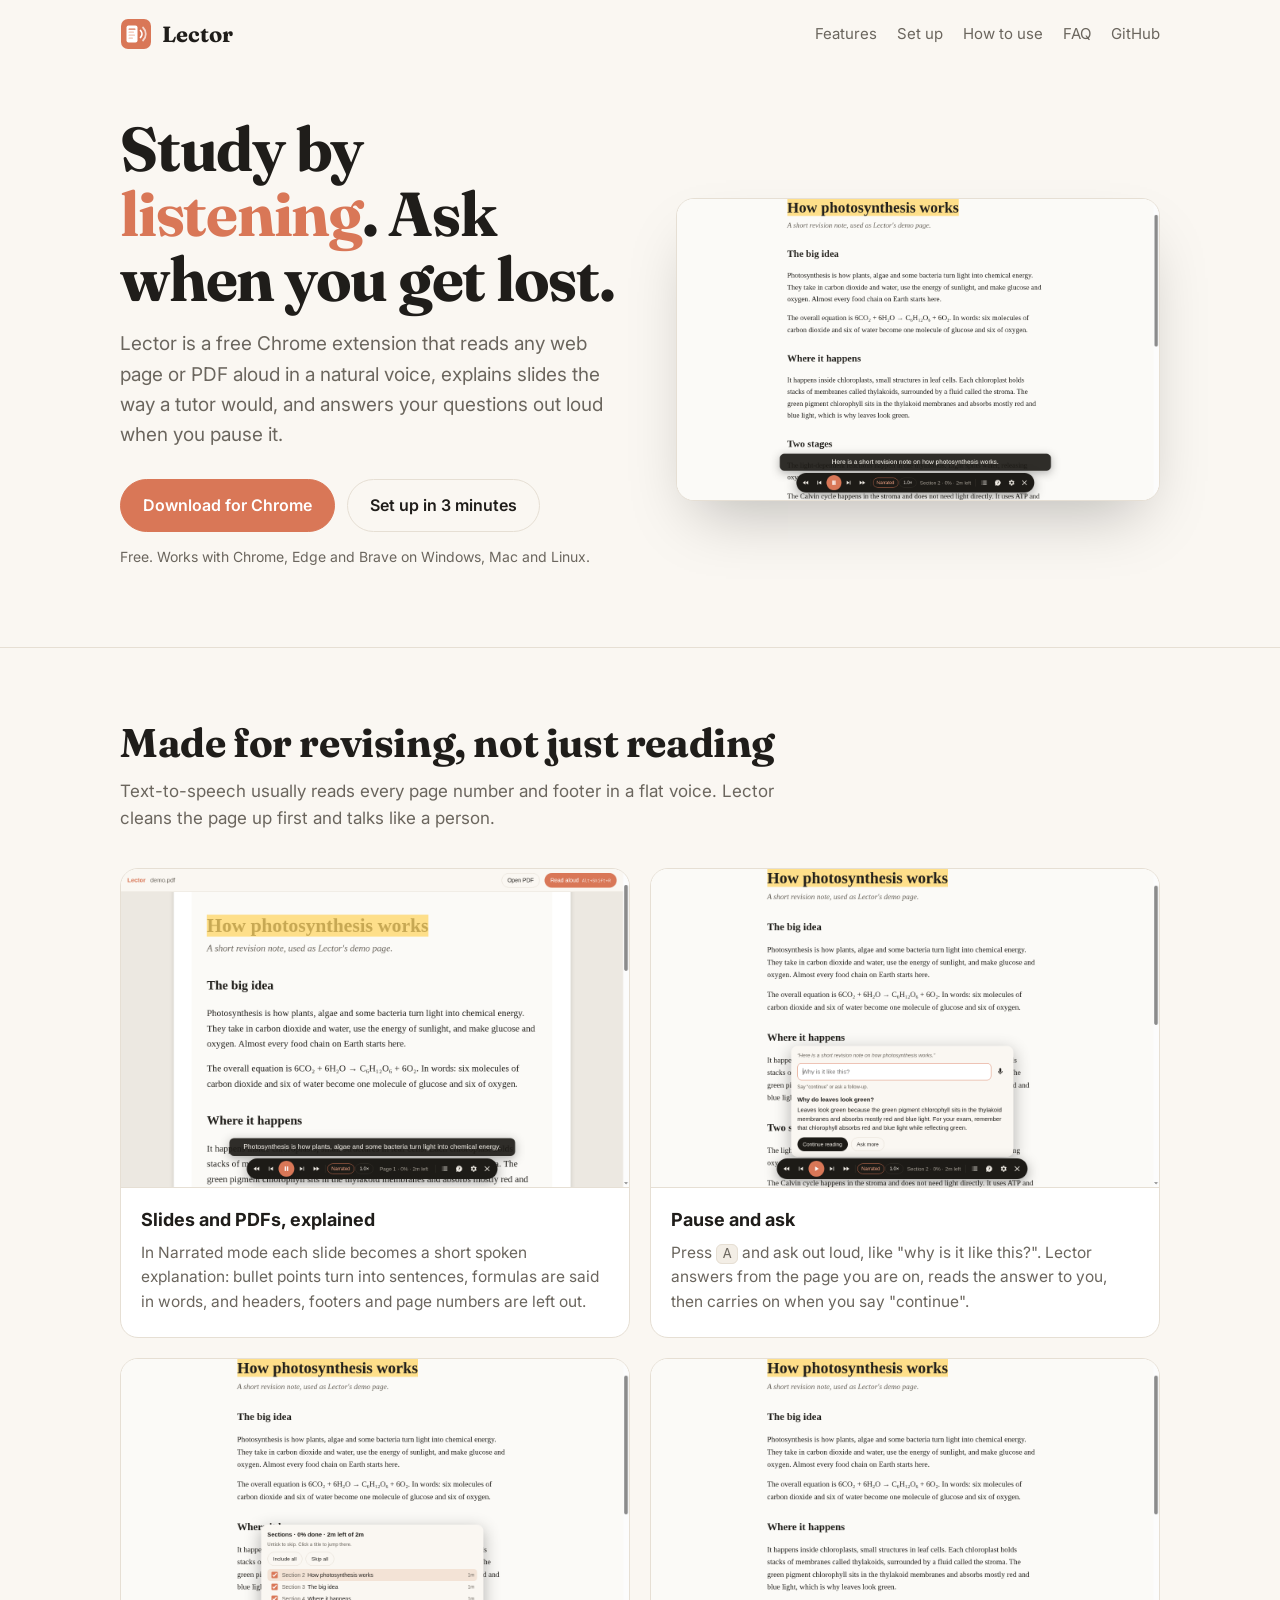
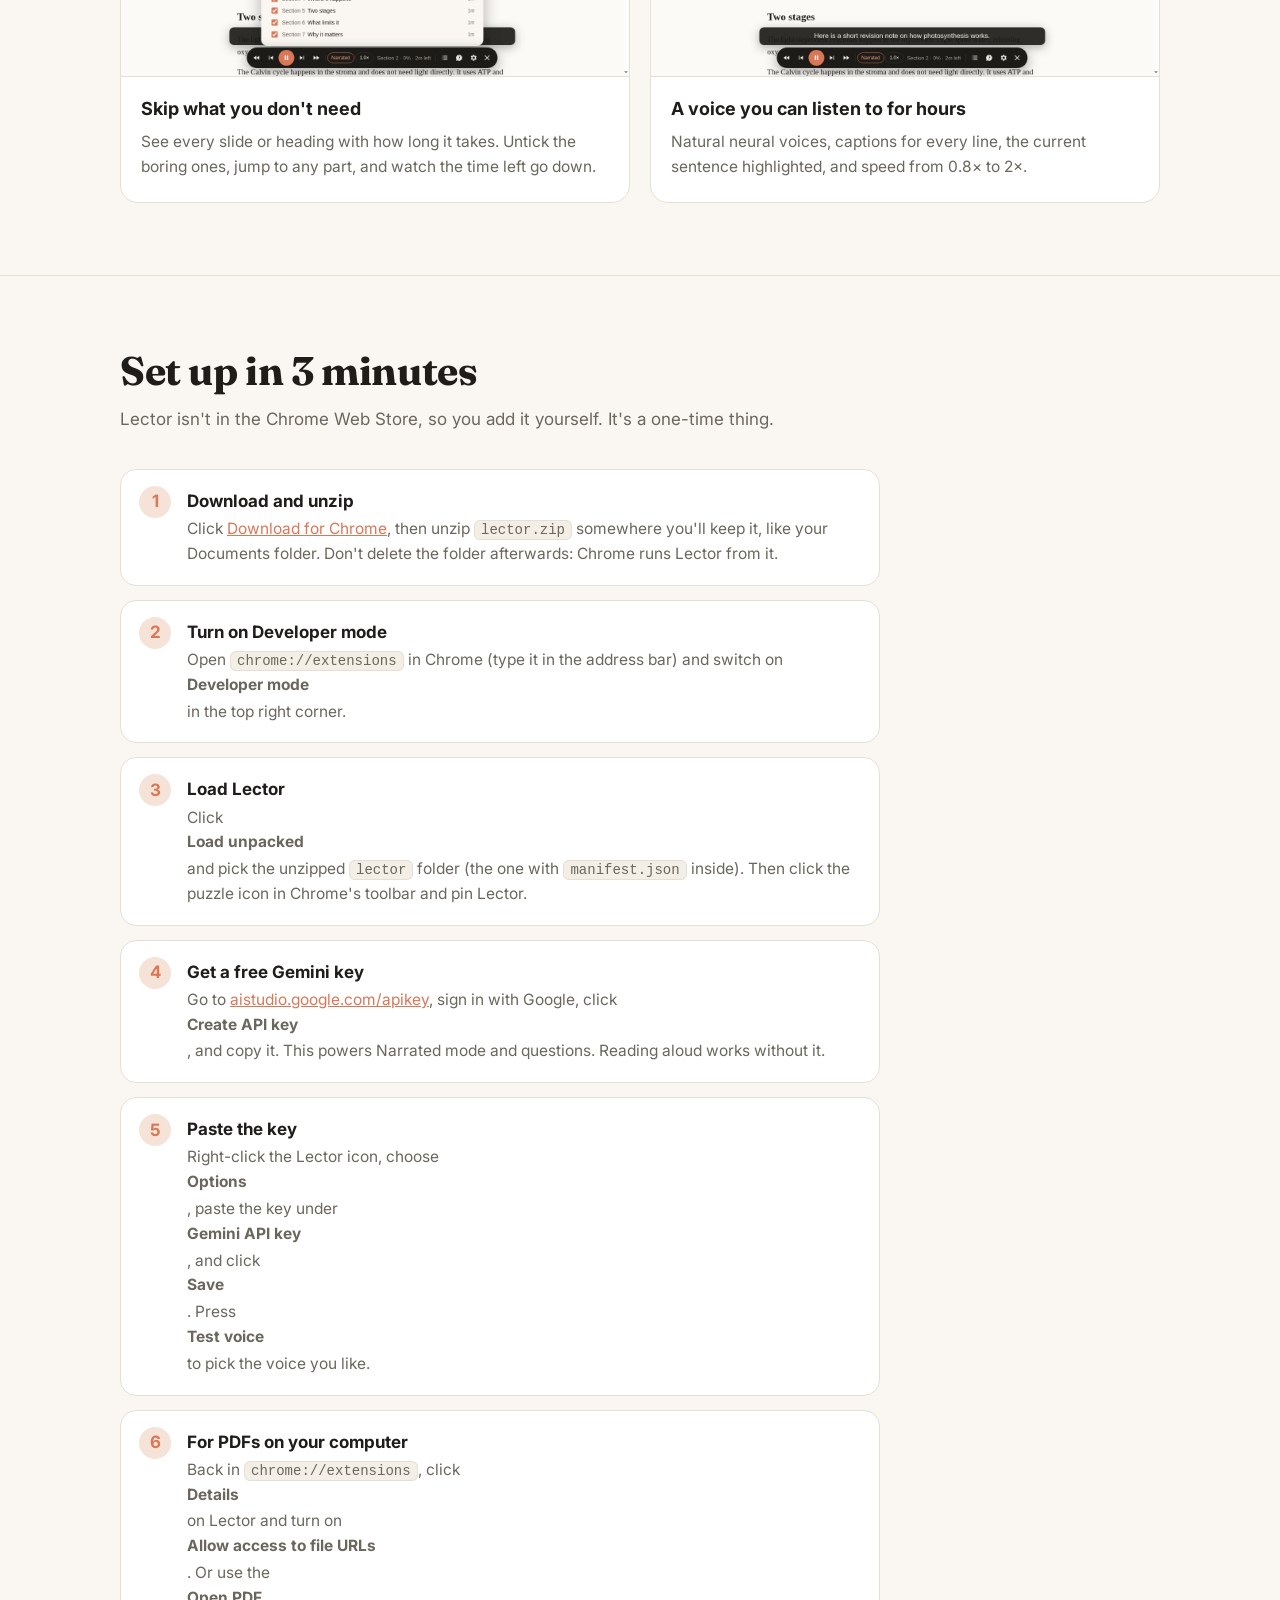
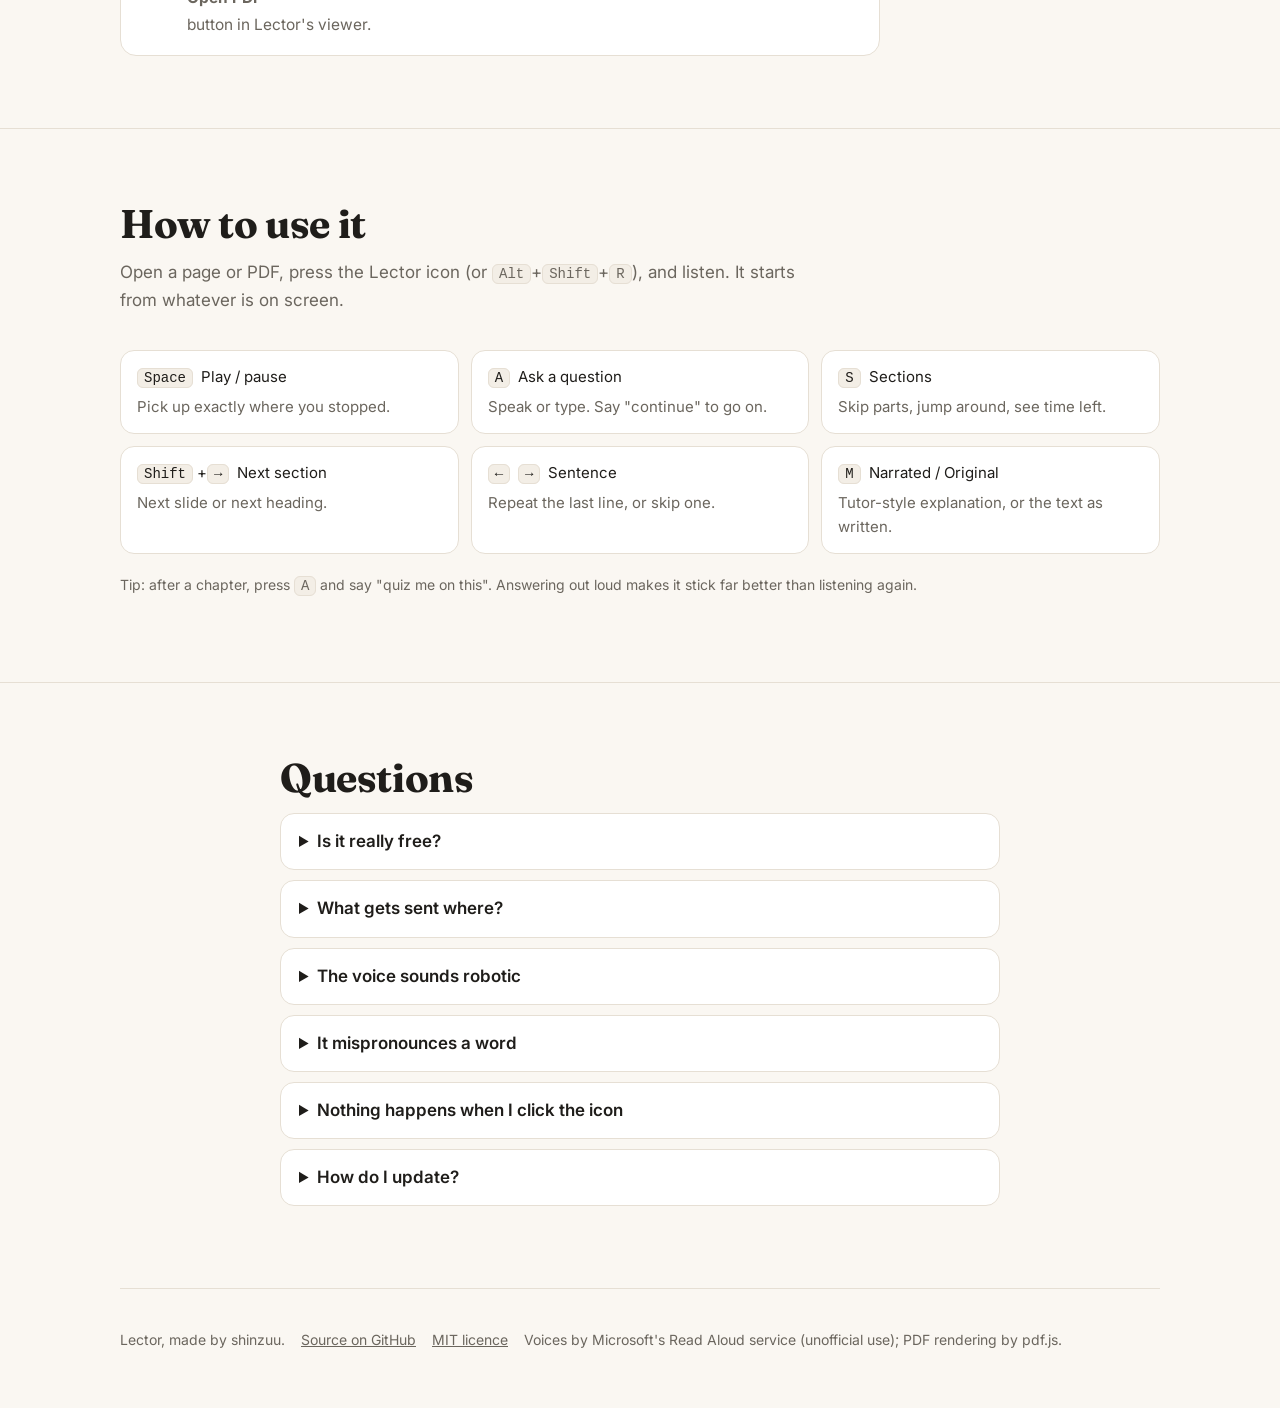
==== docs/index.html @ b533603f "Public release: README, landing page with real screenshots, MIT licence; wider question context" ====
<!doctype html>
<html lang="en">
<head>
<meta charset="utf-8">
<meta name="viewport" content="width=device-width, initial-scale=1">
<title>Lector · listen to anything you need to study</title>
<meta name="description" content="A free Chrome extension that reads web pages and PDFs aloud in a natural voice, explains slides like a tutor, and answers your questions when you pause.">
<link rel="icon" href="icon.svg" type="image/svg+xml">
<link rel="preconnect" href="https://fonts.googleapis.com">
<link rel="preconnect" href="https://fonts.gstatic.com" crossorigin>
<link href="https://fonts.googleapis.com/css2?family=Fraunces:opsz,wght@9..144,500;9..144,700&family=Inter:wght@400;500;600&display=swap" rel="stylesheet">
<style>
  :root{--bg:#faf7f2;--bg2:#f3eee6;--card:#fff;--ink:#1f1d1a;--mute:#6b665e;--line:#e6dfd4;--acc:#d97757;--acc2:#c4663f;--soft:#f6e3d8;color-scheme:light}
  @media (prefers-color-scheme: dark){:root:not([data-theme="light"]){--bg:#14130f;--bg2:#1b1a16;--card:#1f1d19;--ink:#f3efe8;--mute:#a39d93;--line:#2e2b26;--soft:#3a2a22;color-scheme:dark}}
  :root[data-theme="dark"]{--bg:#14130f;--bg2:#1b1a16;--card:#1f1d19;--ink:#f3efe8;--mute:#a39d93;--line:#2e2b26;--soft:#3a2a22;color-scheme:dark}
  *{box-sizing:border-box}
  html{scroll-behavior:smooth}
  body{margin:0;background:var(--bg);color:var(--ink);font:17px/1.6 Inter,ui-sans-serif,system-ui,-apple-system,"Segoe UI",sans-serif;-webkit-font-smoothing:antialiased}
  a{color:var(--acc)}
  .wrap{max-width:1080px;margin:0 auto;padding:0 20px}
  nav{display:flex;align-items:center;gap:12px;padding:18px 0}
  nav .brand{display:flex;align-items:center;gap:10px;font:700 22px Fraunces,Georgia,serif;color:var(--ink);text-decoration:none}
  nav .brand img{width:32px;height:32px}
  nav .links{margin-left:auto;display:flex;gap:20px;font-size:15px}
  nav .links a{color:var(--mute);text-decoration:none} nav .links a:hover{color:var(--ink)}
  .hero{display:grid;grid-template-columns:1.05fr 1fr;gap:48px;align-items:center;padding:48px 0 64px}
  h1{font:700 clamp(38px,6vw,62px)/1.05 Fraunces,Georgia,serif;letter-spacing:-.02em;margin:0 0 18px}
  h1 em{font-style:normal;color:var(--acc)}
  .lead{font-size:19px;color:var(--mute);margin:0 0 28px;max-width:34em}
  .cta{display:flex;gap:12px;flex-wrap:wrap;align-items:center}
  .btn{display:inline-flex;align-items:center;gap:8px;padding:13px 22px;border-radius:999px;font-weight:600;font-size:16px;text-decoration:none;border:1px solid var(--line);color:var(--ink);background:transparent}
  .btn.primary{background:var(--acc);border-color:var(--acc);color:#fff} .btn.primary:hover{background:var(--acc2)}
  .btn:hover{border-color:var(--acc)}
  .small{font-size:14px;color:var(--mute)}
  .shot{border-radius:18px;overflow:hidden;border:1px solid var(--line);box-shadow:0 30px 60px -20px rgb(0 0 0/.25);background:var(--card)}
  .shot img{display:block;width:100%;height:auto}
  section{padding:72px 0;border-top:1px solid var(--line)}
  h2{font:700 clamp(28px,4vw,40px)/1.15 Fraunces,Georgia,serif;letter-spacing:-.01em;margin:0 0 12px}
  .sub{color:var(--mute);margin:0 0 36px;max-width:40em}
  .features{display:grid;grid-template-columns:repeat(2,1fr);gap:20px}
  .feature{background:var(--card);border:1px solid var(--line);border-radius:18px;overflow:hidden;display:flex;flex-direction:column}
  .feature img{display:block;width:100%;height:auto;border-bottom:1px solid var(--line)}
  .feature div{padding:18px 20px 22px}
  .feature h3{margin:0 0 6px;font-size:18px}
  .feature p{margin:0;color:var(--mute);font-size:15.5px}
  .steps{counter-reset:s;display:grid;gap:14px;max-width:760px;padding:0;margin:0;list-style:none}
  .steps li{counter-increment:s;position:relative;background:var(--card);border:1px solid var(--line);border-radius:16px;padding:18px 20px 18px 66px}
  .steps li::before{content:counter(s);position:absolute;left:18px;top:16px;width:32px;height:32px;border-radius:50%;background:var(--soft);color:var(--acc);font-weight:700;display:grid;place-items:center}
  .steps b{display:block;margin-bottom:2px}
  .steps p{margin:0;color:var(--mute);font-size:15.5px}
  code,kbd{font:14px ui-monospace,SFMono-Regular,Menlo,monospace;background:var(--bg2);border:1px solid var(--line);border-radius:6px;padding:1px 6px;overflow-wrap:anywhere}
  .keys{display:grid;grid-template-columns:repeat(3,1fr);gap:12px}
  .key{background:var(--card);border:1px solid var(--line);border-radius:14px;padding:14px 16px;font-size:15px}
  .key kbd{margin-right:4px}
  .key span{display:block;color:var(--mute);margin-top:6px}
  .faq{max-width:760px}
  details{background:var(--card);border:1px solid var(--line);border-radius:14px;padding:14px 18px;margin-bottom:10px}
  summary{cursor:pointer;font-weight:600}
  details p{color:var(--mute);margin:10px 0 2px;font-size:15.5px}
  footer{padding:40px 0 56px;border-top:1px solid var(--line);color:var(--mute);font-size:14px;display:flex;gap:16px;flex-wrap:wrap}
  footer a{color:var(--mute)}
  @media (max-width:860px){.hero{grid-template-columns:1fr;padding-top:24px}.features{grid-template-columns:1fr}.keys{grid-template-columns:1fr 1fr}nav .links{display:none}}
  @media (max-width:480px){.keys{grid-template-columns:1fr}.steps li{padding-left:60px}}
</style>
</head>
<body>
<div class="wrap">
  <nav>
    <a class="brand" href="#"><img src="icon.svg" alt="">Lector</a>
    <div class="links"><a href="#features">Features</a><a href="#setup">Set up</a><a href="#use">How to use</a><a href="#faq">FAQ</a><a href="https://github.com/Shinzuu/lector">GitHub</a></div>
  </nav>

  <header class="hero">
    <div>
      <h1>Study by <em>listening</em>. Ask when you get lost.</h1>
      <p class="lead">Lector is a free Chrome extension that reads any web page or PDF aloud in a natural voice, explains
        slides the way a tutor would, and answers your questions out loud when you pause it.</p>
      <div class="cta">
        <a class="btn primary" href="https://github.com/Shinzuu/lector/releases/latest/download/lector.zip">Download for Chrome</a>
        <a class="btn" href="#setup">Set up in 3 minutes</a>
      </div>
      <p class="small">Free. Works with Chrome, Edge and Brave on Windows, Mac and Linux.</p>
    </div>
    <div class="shot"><img src="img/read.png" alt="Lector reading a revision note aloud, with the current line highlighted and a caption" width="1280" height="800"></div>
  </header>
</div>

<section id="features">
  <div class="wrap">
    <h2>Made for revising, not just reading</h2>
    <p class="sub">Text-to-speech usually reads every page number and footer in a flat voice. Lector cleans the page up first and talks like a person.</p>
    <div class="features">
      <div class="feature"><img src="img/pdf.png" alt="A PDF open in Lector's viewer, being read aloud" loading="lazy" width="1280" height="800">
        <div><h3>Slides and PDFs, explained</h3><p>In Narrated mode each slide becomes a short spoken explanation: bullet points turn into sentences, formulas are said in words, and headers, footers and page numbers are left out.</p></div></div>
      <div class="feature"><img src="img/ask.png" alt="Asking Lector a question and getting an answer" loading="lazy" width="1280" height="800">
        <div><h3>Pause and ask</h3><p>Press <kbd>A</kbd> and ask out loud, like "why is it like this?". Lector answers from the page you are on, reads the answer to you, then carries on when you say "continue".</p></div></div>
      <div class="feature"><img src="img/sections.png" alt="The sections list with time left" loading="lazy" width="1280" height="800">
        <div><h3>Skip what you don't need</h3><p>See every slide or heading with how long it takes. Untick the boring ones, jump to any part, and watch the time left go down.</p></div></div>
      <div class="feature"><img src="img/read.png" alt="Captions and progress while reading" loading="lazy" width="1280" height="800">
        <div><h3>A voice you can listen to for hours</h3><p>Natural neural voices, captions for every line, the current sentence highlighted, and speed from 0.8× to 2×.</p></div></div>
    </div>
  </div>
</section>

<section id="setup">
  <div class="wrap">
    <h2>Set up in 3 minutes</h2>
    <p class="sub">Lector isn't in the Chrome Web Store, so you add it yourself. It's a one-time thing.</p>
    <ol class="steps">
      <li><b>Download and unzip</b><p>Click <a href="https://github.com/Shinzuu/lector/releases/latest/download/lector.zip">Download for Chrome</a>, then unzip <code>lector.zip</code> somewhere you'll keep it, like your Documents folder. Don't delete the folder afterwards: Chrome runs Lector from it.</p></li>
      <li><b>Turn on Developer mode</b><p>Open <code>chrome://extensions</code> in Chrome (type it in the address bar) and switch on <b>Developer mode</b> in the top right corner.</p></li>
      <li><b>Load Lector</b><p>Click <b>Load unpacked</b> and pick the unzipped <code>lector</code> folder (the one with <code>manifest.json</code> inside). Then click the puzzle icon in Chrome's toolbar and pin Lector.</p></li>
      <li><b>Get a free Gemini key</b><p>Go to <a href="https://aistudio.google.com/apikey">aistudio.google.com/apikey</a>, sign in with Google, click <b>Create API key</b>, and copy it. This powers Narrated mode and questions. Reading aloud works without it.</p></li>
      <li><b>Paste the key</b><p>Right-click the Lector icon, choose <b>Options</b>, paste the key under <b>Gemini API key</b>, and click <b>Save</b>. Press <b>Test voice</b> to pick the voice you like.</p></li>
      <li><b>For PDFs on your computer</b><p>Back in <code>chrome://extensions</code>, click <b>Details</b> on Lector and turn on <b>Allow access to file URLs</b>. Or use the <b>Open PDF</b> button in Lector's viewer.</p></li>
    </ol>
  </div>
</section>

<section id="use">
  <div class="wrap">
    <h2>How to use it</h2>
    <p class="sub">Open a page or PDF, press the Lector icon (or <kbd>Alt</kbd>+<kbd>Shift</kbd>+<kbd>R</kbd>), and listen. It starts from whatever is on screen.</p>
    <div class="keys">
      <div class="key"><kbd>Space</kbd> Play / pause<span>Pick up exactly where you stopped.</span></div>
      <div class="key"><kbd>A</kbd> Ask a question<span>Speak or type. Say "continue" to go on.</span></div>
      <div class="key"><kbd>S</kbd> Sections<span>Skip parts, jump around, see time left.</span></div>
      <div class="key"><kbd>Shift</kbd>+<kbd>→</kbd> Next section<span>Next slide or next heading.</span></div>
      <div class="key"><kbd>←</kbd> <kbd>→</kbd> Sentence<span>Repeat the last line, or skip one.</span></div>
      <div class="key"><kbd>M</kbd> Narrated / Original<span>Tutor-style explanation, or the text as written.</span></div>
    </div>
    <p class="small" style="margin-top:20px">Tip: after a chapter, press <kbd>A</kbd> and say "quiz me on this". Answering out loud makes it stick far better than listening again.</p>
  </div>
</section>

<section id="faq">
  <div class="wrap faq">
    <h2>Questions</h2>
    <details><summary>Is it really free?</summary><p>Yes. Lector is free and open source. The Gemini key is free too; Google's free tier is plenty for studying. On the free tier Google may use what you send to improve its models, so don't use it on anything private.</p></details>
    <details><summary>What gets sent where?</summary><p>Your key stays in your browser. The text being read goes to Microsoft's voice service to turn it into speech. In Narrated mode, and when you ask a question, the nearby text goes to Gemini (or Claude, if you use an Anthropic key). Spoken questions are turned into text by Chrome's speech recognition, which uses Google. Nothing goes to us; there is no server.</p></details>
    <details><summary>The voice sounds robotic</summary><p>Open Options and check that <b>Neural (Microsoft, online)</b> is selected and pick a voice with <b>Test voice</b>. If the bar ever says "using Chrome's voice", the online voice couldn't be reached; it comes back when you reload the page.</p></details>
    <details><summary>It mispronounces a word</summary><p>Add it in Options under <b>Pronunciation fixes</b>, one per line, like <code>Kafka = Kaf-ka</code>.</p></details>
    <details><summary>Nothing happens when I click the icon</summary><p>Chrome doesn't let extensions run on its own pages (<code>chrome://</code>, the Web Store) or on its built-in PDF viewer. For a PDF, click the icon and it reopens in Lector's viewer.</p></details>
    <details><summary>How do I update?</summary><p>Download the new zip, replace the old folder's contents, and click the reload arrow on Lector in <code>chrome://extensions</code>. Your settings stay.</p></details>
  </div>
</section>

<div class="wrap">
  <footer>
    <span>Lector, made by shinzuu.</span>
    <a href="https://github.com/Shinzuu/lector">Source on GitHub</a>
    <a href="https://github.com/Shinzuu/lector/blob/main/LICENSE">MIT licence</a>
    <span>Voices by Microsoft's Read Aloud service (unofficial use); PDF rendering by pdf.js.</span>
  </footer>
</div>
</body>
</html>
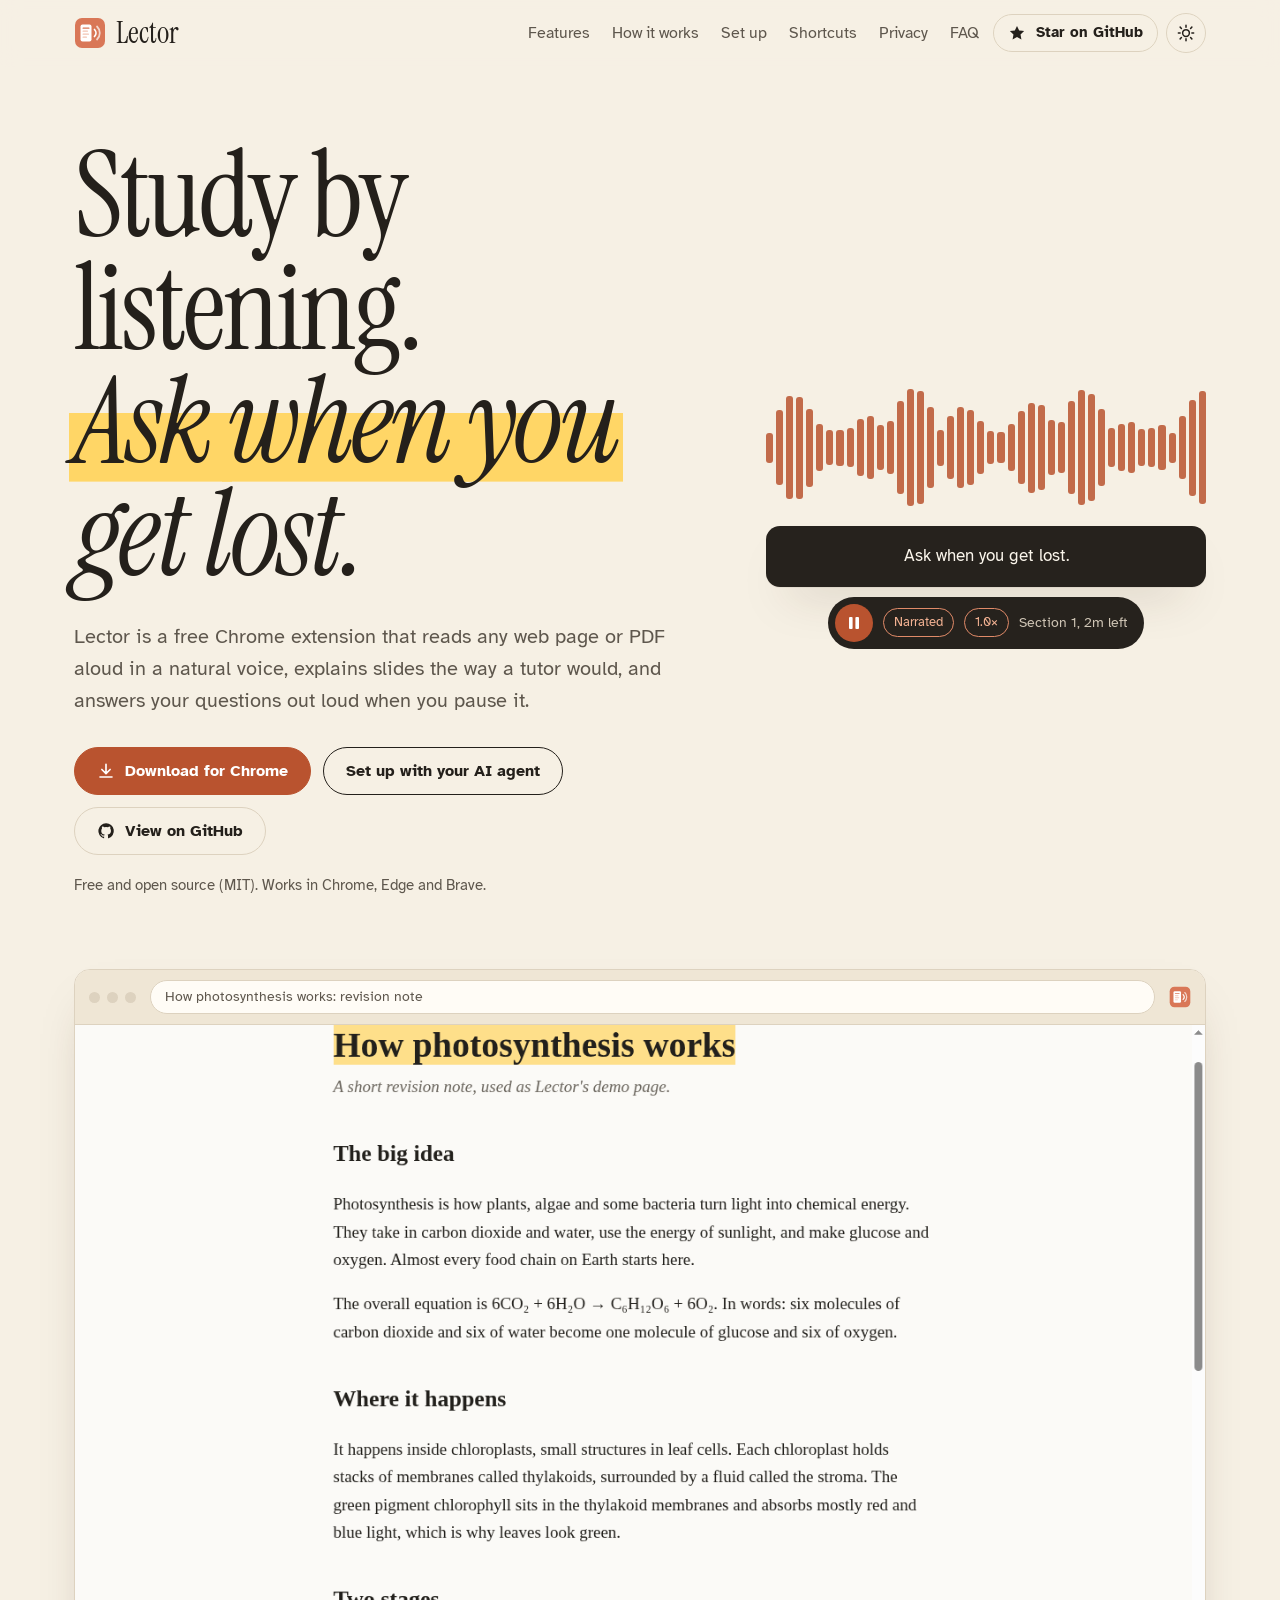
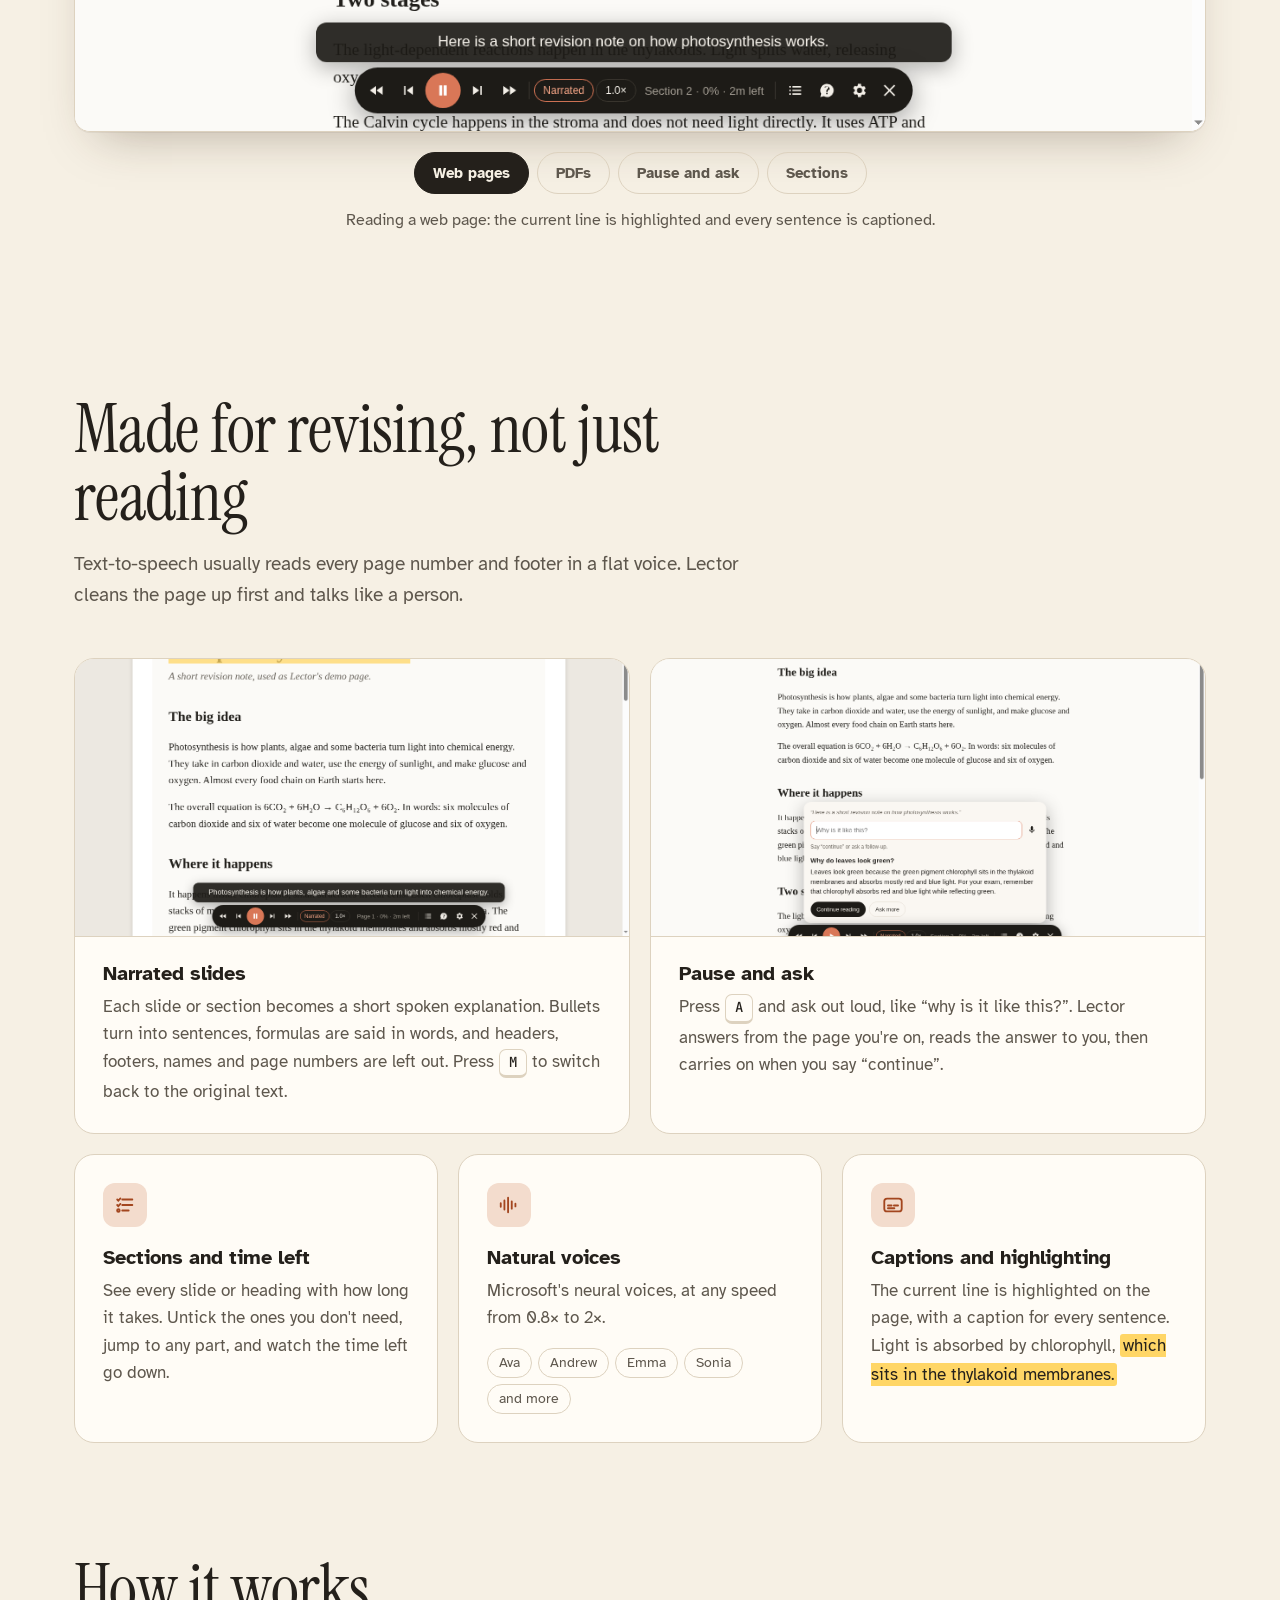
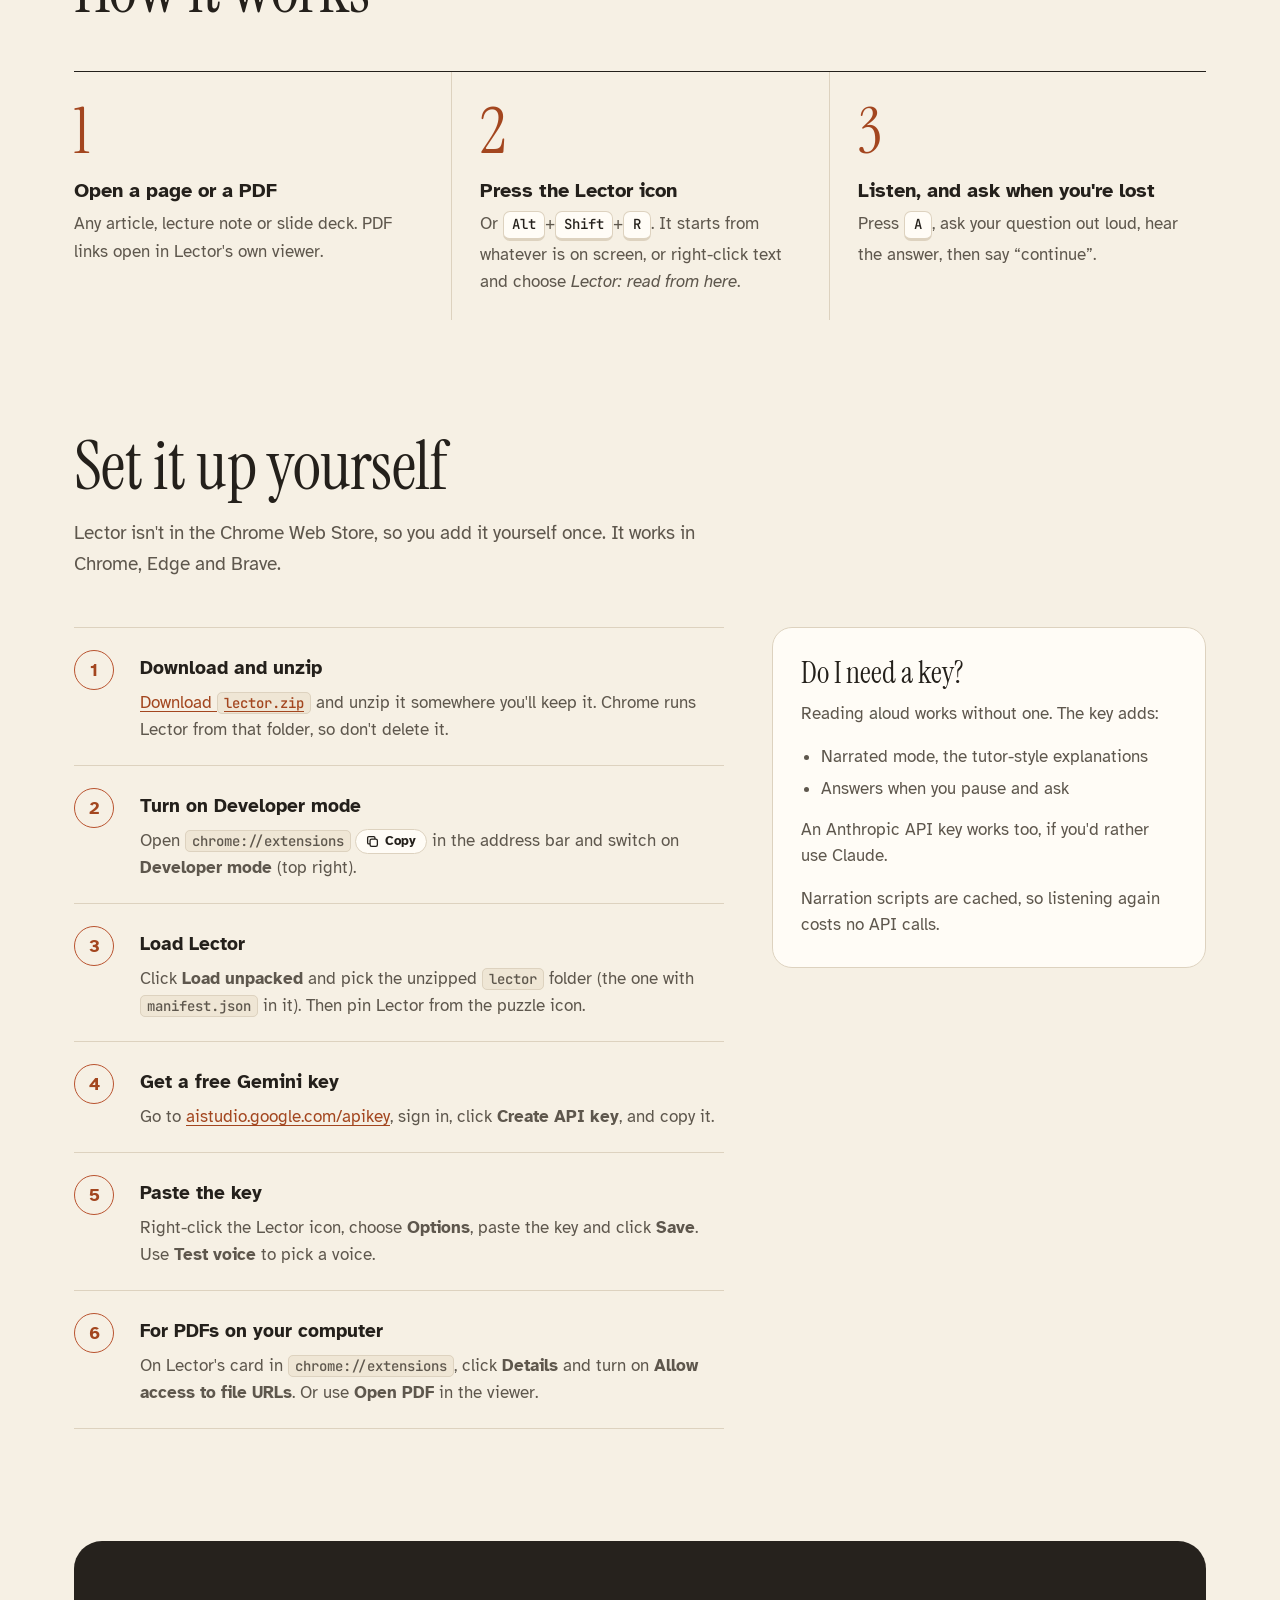
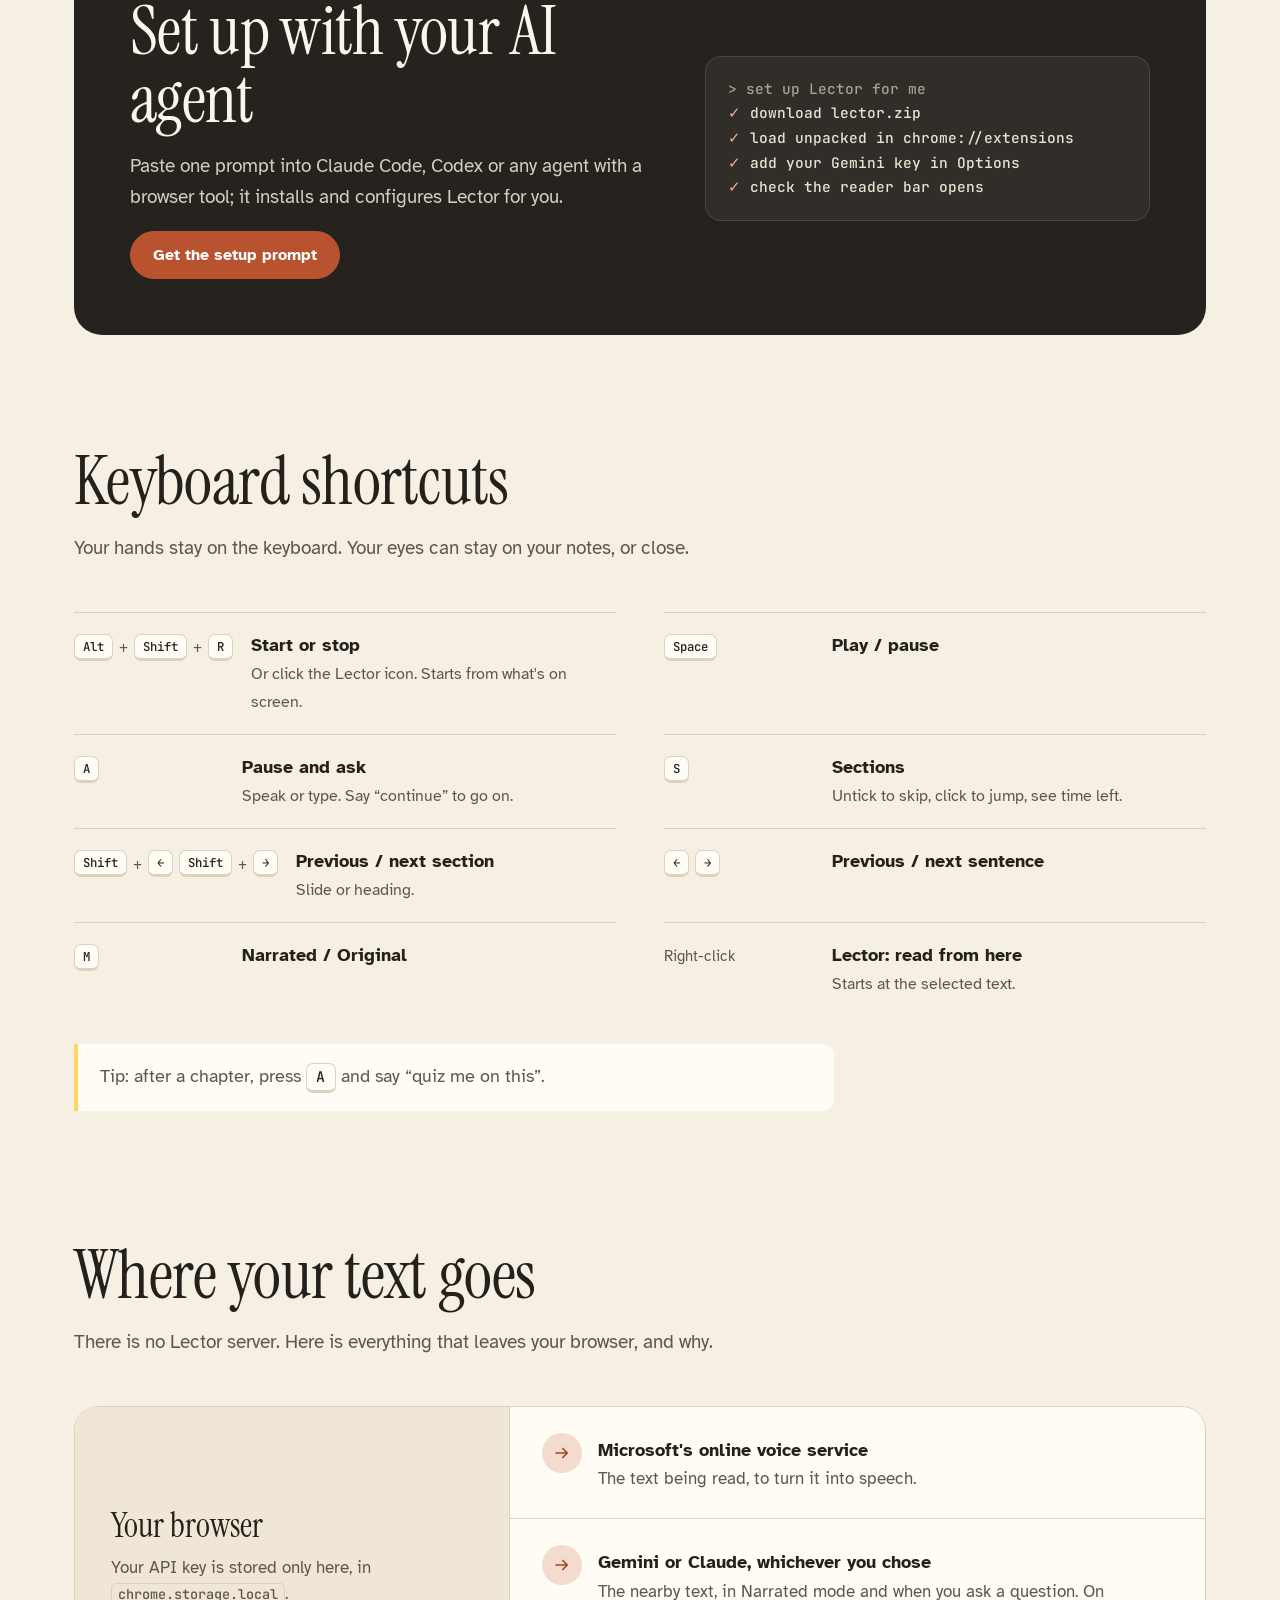
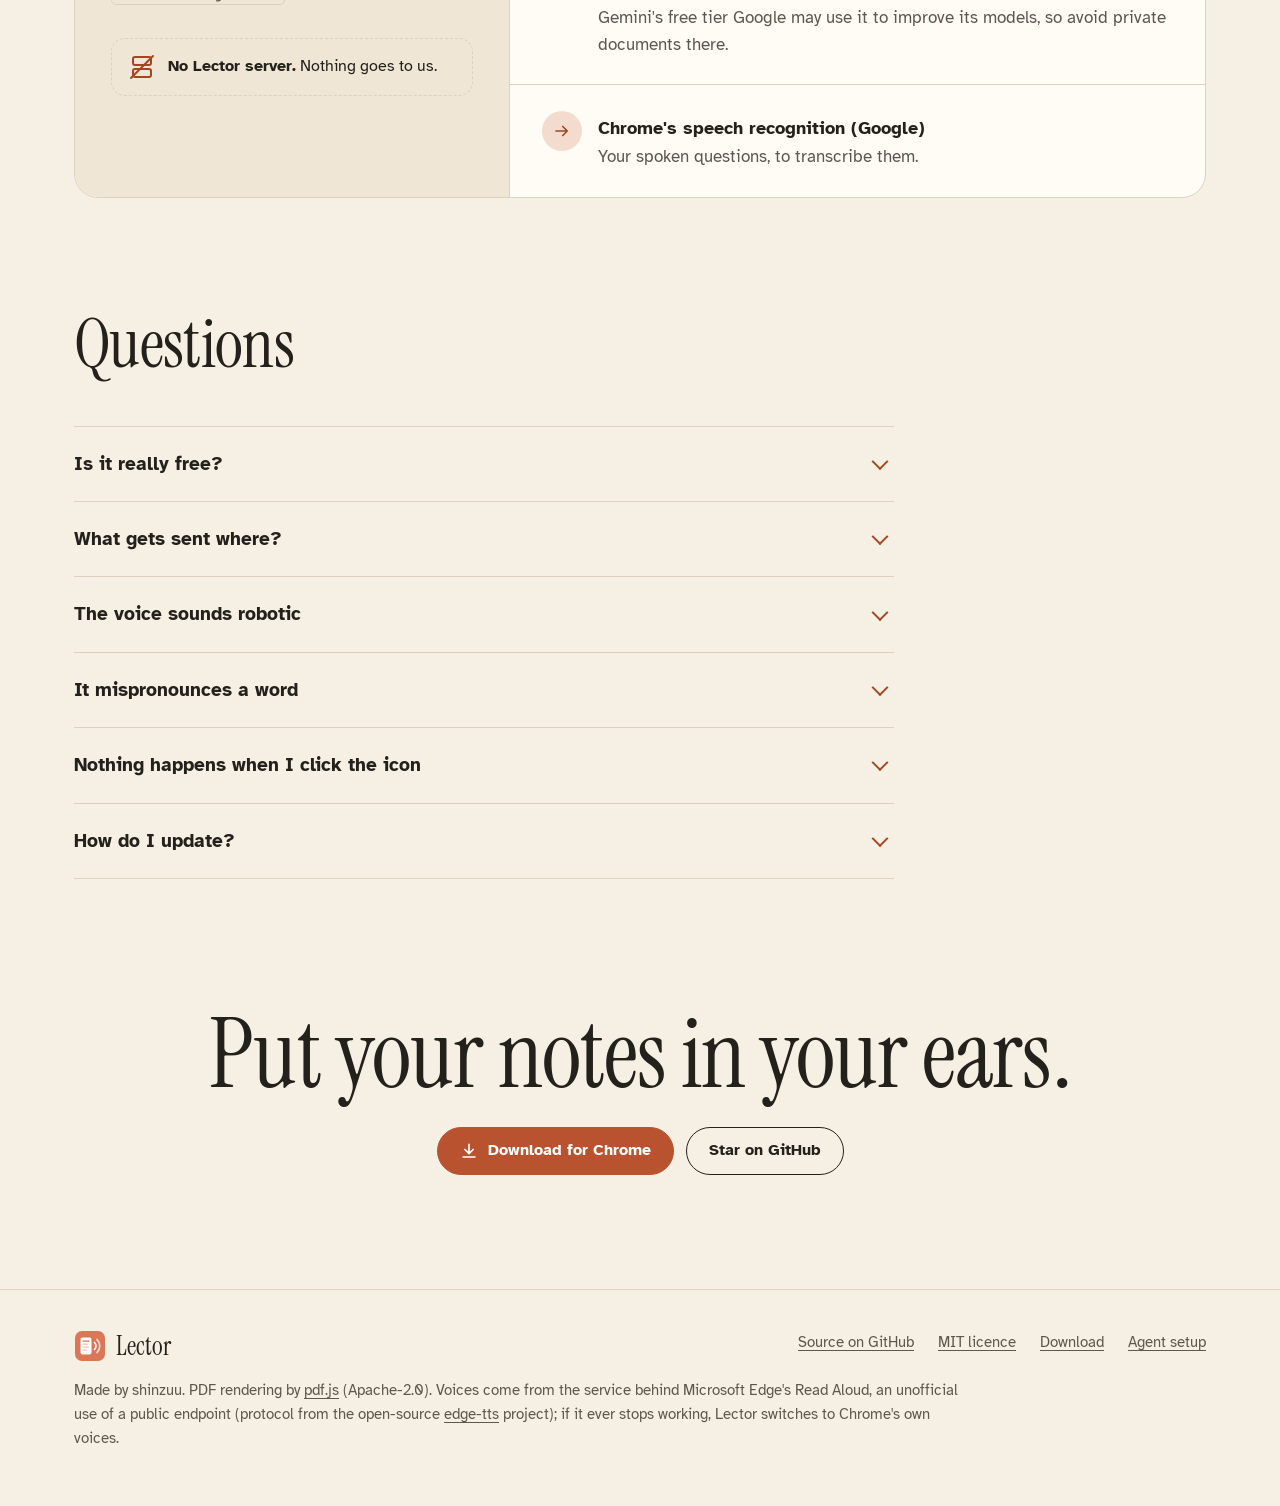
==== commit e54ff155: "Design-heavy landing page, agent setup page and prompt, AGENTS.md, llms.txt, OG image; fix section n" ====
--- a/docs/index.html
+++ b/docs/index.html
@@ -3,155 +3,619 @@
 <head>
 <meta charset="utf-8">
 <meta name="viewport" content="width=device-width, initial-scale=1">
-<title>Lector · listen to anything you need to study</title>
-<meta name="description" content="A free Chrome extension that reads web pages and PDFs aloud in a natural voice, explains slides like a tutor, and answers your questions when you pause.">
+<title>Lector: study by listening</title>
+<meta name="description" content="A free, open-source Chrome extension that reads web pages and PDFs aloud in a natural voice, explains slides like a tutor, and answers your questions out loud when you pause it.">
+<meta name="theme-color" content="#f6f0e4" media="(prefers-color-scheme: light)">
+<meta name="theme-color" content="#1b1814" media="(prefers-color-scheme: dark)">
 <link rel="icon" href="icon.svg" type="image/svg+xml">
+<meta property="og:type" content="website">
+<meta property="og:site_name" content="Lector">
+<meta property="og:title" content="Lector: study by listening. Ask when you get lost.">
+<meta property="og:description" content="A free Chrome extension that reads web pages and PDFs aloud in a natural voice, explains slides like a tutor, and answers your questions out loud.">
+<meta property="og:url" content="https://shinzuu.github.io/lector/">
+<meta property="og:image" content="https://shinzuu.github.io/lector/og.png">
+<meta property="og:image:width" content="1200">
+<meta property="og:image:height" content="630">
+<meta property="og:image:alt" content="Lector: study by listening. Ask when you get lost.">
+<meta name="twitter:card" content="summary_large_image">
+<meta name="twitter:title" content="Lector: study by listening. Ask when you get lost.">
+<meta name="twitter:description" content="A free Chrome extension that reads web pages and PDFs aloud in a natural voice, explains slides like a tutor, and answers your questions out loud.">
+<meta name="twitter:image" content="https://shinzuu.github.io/lector/og.png">
 <link rel="preconnect" href="https://fonts.googleapis.com">
 <link rel="preconnect" href="https://fonts.gstatic.com" crossorigin>
-<link href="https://fonts.googleapis.com/css2?family=Fraunces:opsz,wght@9..144,500;9..144,700&family=Inter:wght@400;500;600&display=swap" rel="stylesheet">
+<link href="https://fonts.googleapis.com/css2?family=Atkinson+Hyperlegible:ital,wght@0,400;0,700;1,400&family=Instrument+Serif:ital@0;1&family=JetBrains+Mono:wght@500&display=swap" rel="stylesheet">
+<script>
+  try{var t=localStorage.getItem('lector-theme');if(t==='light'||t==='dark')document.documentElement.setAttribute('data-theme',t)}catch(e){}
+</script>
 <style>
-  :root{--bg:#faf7f2;--bg2:#f3eee6;--card:#fff;--ink:#1f1d1a;--mute:#6b665e;--line:#e6dfd4;--acc:#d97757;--acc2:#c4663f;--soft:#f6e3d8;color-scheme:light}
-  @media (prefers-color-scheme: dark){:root:not([data-theme="light"]){--bg:#14130f;--bg2:#1b1a16;--card:#1f1d19;--ink:#f3efe8;--mute:#a39d93;--line:#2e2b26;--soft:#3a2a22;color-scheme:dark}}
-  :root[data-theme="dark"]{--bg:#14130f;--bg2:#1b1a16;--card:#1f1d19;--ink:#f3efe8;--mute:#a39d93;--line:#2e2b26;--soft:#3a2a22;color-scheme:dark}
-  *{box-sizing:border-box}
-  html{scroll-behavior:smooth}
-  body{margin:0;background:var(--bg);color:var(--ink);font:17px/1.6 Inter,ui-sans-serif,system-ui,-apple-system,"Segoe UI",sans-serif;-webkit-font-smoothing:antialiased}
-  a{color:var(--acc)}
-  .wrap{max-width:1080px;margin:0 auto;padding:0 20px}
-  nav{display:flex;align-items:center;gap:12px;padding:18px 0}
-  nav .brand{display:flex;align-items:center;gap:10px;font:700 22px Fraunces,Georgia,serif;color:var(--ink);text-decoration:none}
-  nav .brand img{width:32px;height:32px}
-  nav .links{margin-left:auto;display:flex;gap:20px;font-size:15px}
-  nav .links a{color:var(--mute);text-decoration:none} nav .links a:hover{color:var(--ink)}
-  .hero{display:grid;grid-template-columns:1.05fr 1fr;gap:48px;align-items:center;padding:48px 0 64px}
-  h1{font:700 clamp(38px,6vw,62px)/1.05 Fraunces,Georgia,serif;letter-spacing:-.02em;margin:0 0 18px}
-  h1 em{font-style:normal;color:var(--acc)}
-  .lead{font-size:19px;color:var(--mute);margin:0 0 28px;max-width:34em}
-  .cta{display:flex;gap:12px;flex-wrap:wrap;align-items:center}
-  .btn{display:inline-flex;align-items:center;gap:8px;padding:13px 22px;border-radius:999px;font-weight:600;font-size:16px;text-decoration:none;border:1px solid var(--line);color:var(--ink);background:transparent}
-  .btn.primary{background:var(--acc);border-color:var(--acc);color:#fff} .btn.primary:hover{background:var(--acc2)}
-  .btn:hover{border-color:var(--acc)}
-  .small{font-size:14px;color:var(--mute)}
-  .shot{border-radius:18px;overflow:hidden;border:1px solid var(--line);box-shadow:0 30px 60px -20px rgb(0 0 0/.25);background:var(--card)}
-  .shot img{display:block;width:100%;height:auto}
-  section{padding:72px 0;border-top:1px solid var(--line)}
-  h2{font:700 clamp(28px,4vw,40px)/1.15 Fraunces,Georgia,serif;letter-spacing:-.01em;margin:0 0 12px}
-  .sub{color:var(--mute);margin:0 0 36px;max-width:40em}
-  .features{display:grid;grid-template-columns:repeat(2,1fr);gap:20px}
-  .feature{background:var(--card);border:1px solid var(--line);border-radius:18px;overflow:hidden;display:flex;flex-direction:column}
-  .feature img{display:block;width:100%;height:auto;border-bottom:1px solid var(--line)}
-  .feature div{padding:18px 20px 22px}
-  .feature h3{margin:0 0 6px;font-size:18px}
-  .feature p{margin:0;color:var(--mute);font-size:15.5px}
-  .steps{counter-reset:s;display:grid;gap:14px;max-width:760px;padding:0;margin:0;list-style:none}
-  .steps li{counter-increment:s;position:relative;background:var(--card);border:1px solid var(--line);border-radius:16px;padding:18px 20px 18px 66px}
-  .steps li::before{content:counter(s);position:absolute;left:18px;top:16px;width:32px;height:32px;border-radius:50%;background:var(--soft);color:var(--acc);font-weight:700;display:grid;place-items:center}
-  .steps b{display:block;margin-bottom:2px}
-  .steps p{margin:0;color:var(--mute);font-size:15.5px}
-  code,kbd{font:14px ui-monospace,SFMono-Regular,Menlo,monospace;background:var(--bg2);border:1px solid var(--line);border-radius:6px;padding:1px 6px;overflow-wrap:anywhere}
-  .keys{display:grid;grid-template-columns:repeat(3,1fr);gap:12px}
-  .key{background:var(--card);border:1px solid var(--line);border-radius:14px;padding:14px 16px;font-size:15px}
-  .key kbd{margin-right:4px}
-  .key span{display:block;color:var(--mute);margin-top:6px}
-  .faq{max-width:760px}
-  details{background:var(--card);border:1px solid var(--line);border-radius:14px;padding:14px 18px;margin-bottom:10px}
-  summary{cursor:pointer;font-weight:600}
-  details p{color:var(--mute);margin:10px 0 2px;font-size:15.5px}
-  footer{padding:40px 0 56px;border-top:1px solid var(--line);color:var(--mute);font-size:14px;display:flex;gap:16px;flex-wrap:wrap}
+  :root{
+    --paper:#f6f0e4; --paper-2:#efe6d5; --sheet:#fffcf6;
+    --ink:#24201b; --mute:#5e574d; --rule:#ddd2bf;
+    --clay:#b9532f; --clay-text:#a3461f; --clay-soft:#f3dccd;
+    --marker:#ffd666; --marker-ink:#24201b;
+    --caption:#26221d; --caption-ink:#fbf6ec;
+    --shadow:0 1px 0 rgb(60 40 20/.06),0 24px 48px -24px rgb(60 40 20/.35);
+    color-scheme:light;
+  }
+  @media (prefers-color-scheme: dark){:root:not([data-theme="light"]){
+    --paper:#1b1814; --paper-2:#231f1a; --sheet:#28231d;
+    --ink:#f2ebdf; --mute:#b8ad9c; --rule:#3a332a;
+    --clay:#c4603a; --clay-text:#f0a382; --clay-soft:#3b2a20;
+    --marker:#f2c94c; --caption:#0f0d0b; --caption-ink:#f6efe2;
+    --shadow:0 1px 0 rgb(0 0 0/.3),0 28px 56px -24px rgb(0 0 0/.7);
+    color-scheme:dark;
+  }}
+  :root[data-theme="dark"]{
+    --paper:#1b1814; --paper-2:#231f1a; --sheet:#28231d;
+    --ink:#f2ebdf; --mute:#b8ad9c; --rule:#3a332a;
+    --clay:#c4603a; --clay-text:#f0a382; --clay-soft:#3b2a20;
+    --marker:#f2c94c; --caption:#0f0d0b; --caption-ink:#f6efe2;
+    --shadow:0 1px 0 rgb(0 0 0/.3),0 28px 56px -24px rgb(0 0 0/.7);
+    color-scheme:dark;
+  }
+
+  *,*::before,*::after{box-sizing:border-box}
+  html{scroll-behavior:smooth;-webkit-text-size-adjust:100%}
+  body{margin:0;background:var(--paper);color:var(--ink);font:18px/1.6 "Atkinson Hyperlegible",ui-sans-serif,system-ui,sans-serif;-webkit-font-smoothing:antialiased;overflow-x:hidden}
+  img{max-width:100%;height:auto;display:block}
+  a{color:var(--clay-text);text-underline-offset:3px;text-decoration-thickness:1px}
+  a:hover{text-decoration-thickness:2px}
+  :focus-visible{outline:3px solid var(--clay);outline-offset:3px;border-radius:6px}
+  .skip{position:absolute;left:-999px;top:8px;background:var(--ink);color:var(--paper);padding:8px 14px;border-radius:8px;z-index:20}
+  .skip:focus{left:12px}
+  .wrap{max-width:1180px;margin:0 auto;padding:0 24px}
+  h1,h2,h3{font-weight:400;margin:0}
+  h2{font:400 clamp(40px,6vw,68px)/1 "Instrument Serif",Georgia,serif;letter-spacing:-.01em;margin-bottom:18px}
+  h3{font-weight:700;font-size:20px;line-height:1.3;margin-bottom:6px}
+  p{margin:0 0 1em}
+  .lede{color:var(--mute);font-size:19px;max-width:36em}
+  code,kbd{font:500 .82em/1.4 "JetBrains Mono",ui-monospace,monospace}
+  code{background:var(--paper-2);border:1px solid var(--rule);border-radius:5px;padding:1px 6px;overflow-wrap:anywhere}
+  kbd{display:inline-block;min-width:2em;text-align:center;padding:3px 8px;border-radius:7px;background:var(--sheet);border:1px solid var(--rule);border-bottom-width:3px;color:var(--ink);white-space:nowrap}
+
+  /* buttons */
+  .btn{display:inline-flex;align-items:center;gap:10px;min-height:48px;padding:12px 22px;border-radius:999px;font:700 16px/1.2 "Atkinson Hyperlegible",sans-serif;text-decoration:none;border:1.5px solid var(--ink);color:var(--ink);background:transparent;cursor:pointer;transition:background .15s,color .15s,border-color .15s}
+  .btn:hover{background:var(--ink);color:var(--paper)}
+  .btn svg{width:18px;height:18px;flex:none}
+  .btn-primary{background:var(--clay);border-color:var(--clay);color:#fff}
+  .btn-primary:hover{background:var(--ink);border-color:var(--ink);color:var(--paper)}
+  .btn-quiet{border-color:var(--rule)}
+  .btn-sm{min-height:38px;padding:7px 14px;font-size:14.5px}
+
+  /* nav */
+  .nav{position:sticky;top:0;z-index:10;background:color-mix(in srgb,var(--paper) 88%,transparent);backdrop-filter:blur(10px);-webkit-backdrop-filter:blur(10px);border-bottom:1px solid transparent}
+  .nav.scrolled{border-bottom-color:var(--rule)}
+  .nav .wrap{display:flex;align-items:center;gap:14px;height:66px}
+  .brand{display:flex;align-items:center;gap:10px;color:var(--ink);text-decoration:none;font:400 30px/1 "Instrument Serif",Georgia,serif}
+  .brand img{width:32px;height:32px}
+  .nav-links{display:flex;gap:22px;margin-left:auto;font-size:15.5px}
+  .nav-links a{color:var(--mute);text-decoration:none}
+  .nav-links a:hover{color:var(--ink)}
+  .nav-actions{display:flex;gap:8px;align-items:center}
+  .theme{width:40px;height:40px;border-radius:50%;border:1px solid var(--rule);background:transparent;color:var(--ink);display:grid;place-items:center;cursor:pointer}
+  .theme svg{width:18px;height:18px}
+  .theme .moon{display:none}
+  :root[data-theme="dark"] .theme .sun{display:none}
+  :root[data-theme="dark"] .theme .moon{display:block}
+  @media (prefers-color-scheme: dark){:root:not([data-theme="light"]) .theme .sun{display:none}:root:not([data-theme="light"]) .theme .moon{display:block}}
+
+  /* hero */
+  .hero{padding:72px 0 0;position:relative}
+  .hero-grid{display:grid;grid-template-columns:minmax(0,1.35fr) minmax(0,1fr);gap:56px;align-items:end}
+  .hero h1{font:400 clamp(56px,9.4vw,128px)/.94 "Instrument Serif",Georgia,serif;letter-spacing:-.025em;margin-bottom:30px}
+  .hero h1 .s{display:block}
+  .hero h1 .s2{font-style:italic}
+  .w{background-image:linear-gradient(var(--marker),var(--marker));background-repeat:no-repeat;background-size:0% 44%;background-position:0 80%;transition:background-size .32s ease-out,color .32s ease-out;padding:0 .04em;margin:0 -.04em;-webkit-box-decoration-break:clone;box-decoration-break:clone}
+  .w.lit{background-size:100% 44%;color:var(--marker-ink)}
+  .hero .lede{font-size:20px;margin-bottom:30px}
+  .cta{display:flex;flex-wrap:wrap;gap:12px;margin-bottom:18px}
+  .fine{font-size:15px;color:var(--mute);margin:0}
+
+  .listen{align-self:center;justify-self:end;width:100%;max-width:440px}
+  .wave{display:flex;align-items:center;gap:3px;height:120px;margin-bottom:18px}
+  .wave i{flex:1;background:var(--clay);border-radius:3px;height:var(--h);min-height:4px;opacity:.85;transform-origin:center}
+  .playing .wave i{animation:bob 1.1s ease-in-out infinite alternate;animation-delay:var(--d)}
+  @keyframes bob{from{transform:scaleY(.35)}to{transform:scaleY(1)}}
+  .caption{background:var(--caption);color:var(--caption-ink);border-radius:14px;padding:14px 20px;font-size:17px;line-height:1.45;min-height:3.6em;display:flex;align-items:center;justify-content:center;text-align:center;box-shadow:var(--shadow)}
+  .player{margin:10px auto 0;display:flex;align-items:center;gap:10px;background:var(--caption);color:var(--caption-ink);border-radius:999px;padding:7px 16px 7px 7px;width:max-content;max-width:100%;font-size:14px}
+  .player .pp{width:38px;height:38px;border-radius:50%;background:var(--clay);display:grid;place-items:center;flex:none}
+  .player .pp svg{width:14px;height:14px;fill:#fff}
+  .player .chip{border:1px solid #e08a68;color:#f3b293;border-radius:999px;padding:3px 10px;font-size:13px}
+  .player .meta{color:#cfc5b5;white-space:nowrap;overflow:hidden;text-overflow:ellipsis}
+
+  /* browser mock */
+  .stage{padding:72px 0 24px}
+  .browser{background:var(--sheet);border:1px solid var(--rule);border-radius:16px;box-shadow:var(--shadow);overflow:hidden}
+  .bar{display:flex;align-items:center;gap:14px;padding:10px 14px;border-bottom:1px solid var(--rule);background:var(--paper-2)}
+  .dots{display:flex;gap:7px;flex:none}
+  .dots i{width:11px;height:11px;border-radius:50%;background:var(--rule)}
+  .url{flex:1;min-width:0;background:var(--sheet);border:1px solid var(--rule);border-radius:999px;padding:5px 14px;font-size:13.5px;color:var(--mute);white-space:nowrap;overflow:hidden;text-overflow:ellipsis}
+  .bar img{width:22px;height:22px;flex:none}
+  .viewport{position:relative;aspect-ratio:1280/800;background:#faf8f3}
+  .viewport img{position:absolute;inset:0;width:100%;height:100%;object-fit:cover;opacity:0;transition:opacity .35s}
+  .viewport img.on{opacity:1}
+  .tabs{display:flex;flex-wrap:wrap;gap:8px;justify-content:center;margin-top:20px}
+  .tab{font:700 15px/1 "Atkinson Hyperlegible",sans-serif;padding:11px 18px;border-radius:999px;border:1px solid var(--rule);background:transparent;color:var(--mute);cursor:pointer;min-height:42px}
+  .tab[aria-selected="true"]{background:var(--ink);border-color:var(--ink);color:var(--paper)}
+  .shot-caption{text-align:center;color:var(--mute);font-size:16px;margin:14px auto 0;max-width:40em;min-height:3.2em}
+
+  /* sections */
+  .sec{padding:112px 0 0}
+  .sec-head{max-width:760px;margin-bottom:48px}
+
+  /* features */
+  .features{display:grid;grid-template-columns:repeat(6,1fr);gap:20px}
+  .feat{background:var(--sheet);border:1px solid var(--rule);border-radius:20px;padding:28px;display:flex;flex-direction:column;overflow:hidden}
+  .feat p{color:var(--mute);margin:0;font-size:17px}
+  .feat.big{grid-column:span 3}
+  .feat.third{grid-column:span 2}
+  .feat .vis{margin:-28px -28px 24px;border-bottom:1px solid var(--rule);background:var(--paper-2);overflow:hidden}
+  .feat .vis img{width:100%;aspect-ratio:16/8;object-fit:cover;object-position:50% 100%}
+  .feat .vis.ask img{object-position:50% 72%}
+  .feat .vis.sec-img img{object-position:50% 74%}
+  .glyph{width:44px;height:44px;border-radius:12px;background:var(--clay-soft);color:var(--clay-text);display:grid;place-items:center;margin-bottom:18px}
+  .glyph svg{width:22px;height:22px}
+  .voices{display:flex;flex-wrap:wrap;gap:6px;margin-top:16px}
+  .voices span{font-size:14px;border:1px solid var(--rule);border-radius:999px;padding:3px 11px;color:var(--mute)}
+  .hl-demo{margin-top:16px;font-size:16px;line-height:1.7;color:var(--mute)}
+  .hl-demo mark{background:var(--marker);color:var(--marker-ink);padding:1px 3px;border-radius:3px}
+
+  /* steps */
+  .steps3{display:grid;grid-template-columns:repeat(3,1fr);gap:0;list-style:none;margin:0;padding:0;counter-reset:n;border-top:1.5px solid var(--ink)}
+  .steps3 li{counter-increment:n;padding:28px 28px 8px 0}
+  .steps3 li+li{padding-left:28px;border-left:1px solid var(--rule)}
+  .steps3 li::before{content:counter(n);display:block;font:400 64px/1 "Instrument Serif",Georgia,serif;color:var(--clay-text);margin-bottom:14px}
+  .steps3 p{color:var(--mute);font-size:17px}
+
+  /* setup */
+  .setup-grid{display:grid;grid-template-columns:minmax(0,1.5fr) minmax(0,1fr);gap:48px;align-items:start}
+  .setup{list-style:none;margin:0;padding:0;counter-reset:s}
+  .setup li{counter-increment:s;display:grid;grid-template-columns:48px 1fr;gap:4px 18px;padding:22px 0;border-top:1px solid var(--rule)}
+  .setup li:last-child{border-bottom:1px solid var(--rule)}
+  .setup li::before{content:counter(s);grid-row:span 2;width:40px;height:40px;border-radius:50%;border:1.5px solid var(--clay);color:var(--clay-text);display:grid;place-items:center;font-weight:700}
+  .setup h3{margin:6px 0 4px;font-size:19px}
+  .setup p{margin:0;color:var(--mute);font-size:17px}
+  .copy{display:inline-flex;align-items:center;gap:6px;margin-left:4px;vertical-align:middle;font:700 13px/1 "Atkinson Hyperlegible",sans-serif;padding:5px 10px;border-radius:999px;border:1px solid var(--rule);background:var(--sheet);color:var(--ink);cursor:pointer}
+  .copy svg{width:13px;height:13px}
+  .aside{position:sticky;top:96px;background:var(--sheet);border:1px solid var(--rule);border-radius:20px;padding:28px}
+  .aside h3{font:400 30px/1.1 "Instrument Serif",Georgia,serif;margin-bottom:12px}
+  .aside p{color:var(--mute);font-size:16.5px}
+  .aside ul{margin:0 0 4px;padding-left:20px;color:var(--mute);font-size:16.5px}
+  .aside li{margin-bottom:6px}
+
+  /* agent */
+  .agent{background:var(--caption);color:var(--caption-ink);border-radius:28px;padding:56px;display:grid;grid-template-columns:minmax(0,1.2fr) minmax(0,1fr);gap:40px;align-items:center;position:relative;overflow:hidden}
+  .agent h2{color:var(--caption-ink)}
+  .agent p{color:#d6ccbc;font-size:19px;max-width:30em}
+  .agent .btn-primary:hover{background:var(--caption-ink);border-color:var(--caption-ink);color:var(--caption)}
+  .term{background:#ffffff0d;border:1px solid #ffffff1f;border-radius:16px;padding:20px 22px;font:500 14.5px/1.7 "JetBrains Mono",ui-monospace,monospace;color:#e9e0d1;min-width:0}
+  .term .dim{color:#a99f90}
+  .term .ok{color:#f3b293}
+  .term div{white-space:nowrap;overflow:hidden;text-overflow:ellipsis}
+
+  /* keys */
+  .keys{display:grid;grid-template-columns:repeat(2,1fr);gap:0 48px}
+  .key{display:grid;grid-template-columns:minmax(150px,auto) 1fr;gap:18px;align-items:baseline;padding:18px 0;border-top:1px solid var(--rule)}
+  .key .k{display:flex;flex-wrap:wrap;gap:6px;align-items:center;font-size:15px;color:var(--mute)}
+  .key b{display:block;font-size:17.5px}
+  .key span{color:var(--mute);font-size:16px}
+  .tip{margin-top:28px;padding:18px 22px;border-left:4px solid var(--marker);background:var(--sheet);border-radius:0 12px 12px 0;color:var(--mute);max-width:760px}
+
+  /* privacy */
+  .flow{display:grid;grid-template-columns:minmax(0,1fr) minmax(0,1.6fr);gap:0;align-items:stretch;background:var(--sheet);border:1px solid var(--rule);border-radius:24px;overflow:hidden}
+  .origin{padding:36px;background:var(--paper-2);border-right:1px solid var(--rule);display:flex;flex-direction:column;justify-content:center}
+  .origin h3{font:400 34px/1.1 "Instrument Serif",Georgia,serif;margin-bottom:10px}
+  .origin p{color:var(--mute);font-size:16.5px}
+  .noserver{margin-top:14px;display:flex;gap:12px;align-items:center;padding:14px 16px;border:1.5px dashed var(--rule);border-radius:14px;font-size:16px}
+  .noserver svg{width:28px;height:28px;flex:none;color:var(--clay-text)}
+  .dest{list-style:none;margin:0;padding:0}
+  .dest li{display:grid;grid-template-columns:40px minmax(0,1fr);gap:16px;padding:26px 32px;border-bottom:1px solid var(--rule);position:relative}
+  .dest li:last-child{border-bottom:0}
+  .dest .arrow{width:40px;height:40px;border-radius:50%;background:var(--clay-soft);color:var(--clay-text);display:grid;place-items:center}
+  .dest .arrow svg{width:18px;height:18px}
+  .dest h3{font-size:18px;margin:6px 0 4px}
+  .dest p{margin:0;color:var(--mute);font-size:16.5px}
+
+  /* faq */
+  .faq{max-width:820px}
+  .faq details{border-top:1px solid var(--rule)}
+  .faq details:last-child{border-bottom:1px solid var(--rule)}
+  .faq summary{list-style:none;cursor:pointer;padding:22px 44px 22px 0;font-weight:700;font-size:19px;position:relative}
+  .faq summary::-webkit-details-marker{display:none}
+  .faq summary::after{content:"";position:absolute;right:8px;top:50%;width:12px;height:12px;border-right:2px solid var(--clay-text);border-bottom:2px solid var(--clay-text);transform:translateY(-70%) rotate(45deg);transition:transform .2s}
+  .faq details[open] summary::after{transform:translateY(-20%) rotate(-135deg)}
+  .faq details p{color:var(--mute);margin:0 0 24px;max-width:42em}
+
+  /* closing + footer */
+  .closing{padding:128px 0 96px;text-align:center}
+  .closing h2{font-size:clamp(48px,8vw,96px);margin-bottom:24px}
+  .closing .cta{justify-content:center}
+  footer{border-top:1px solid var(--rule);padding:40px 0 56px;color:var(--mute);font-size:15px}
+  footer .wrap{display:grid;grid-template-columns:auto 1fr;gap:16px 40px;align-items:start}
+  footer .brand{font-size:26px}
+  footer ul{list-style:none;margin:0;padding:0;display:flex;flex-wrap:wrap;gap:8px 24px;justify-content:flex-end}
   footer a{color:var(--mute)}
-  @media (max-width:860px){.hero{grid-template-columns:1fr;padding-top:24px}.features{grid-template-columns:1fr}.keys{grid-template-columns:1fr 1fr}nav .links{display:none}}
-  @media (max-width:480px){.keys{grid-template-columns:1fr}.steps li{padding-left:60px}}
+  footer .credits{grid-column:1/-1;margin:0;max-width:60em}
+
+  @media (max-width:1060px){
+    .nav-links{display:none}
+    .hero-grid{grid-template-columns:1fr;gap:40px}
+    .listen{justify-self:start;max-width:520px}
+    .wave{height:80px}
+    .features{grid-template-columns:repeat(2,1fr)}
+    .feat.big,.feat.third{grid-column:span 1}
+    .feat.wide-sm{grid-column:span 2}
+    .setup-grid{grid-template-columns:1fr}
+    .aside{position:static}
+    .agent{grid-template-columns:1fr;padding:44px}
+    .keys{grid-template-columns:1fr}
+  }
+  @media (max-width:760px){
+    body{font-size:17px}
+    .wrap{padding:0 16px}
+    .hero{padding-top:40px}
+    .hero .lede{font-size:18px}
+    .stage{padding-top:48px}
+    .sec{padding-top:80px}
+    .features{grid-template-columns:1fr}
+    .feat.wide-sm{grid-column:span 1}
+    .feat{padding:22px}
+    .feat .vis{margin:-22px -22px 20px}
+    .steps3{grid-template-columns:1fr}
+    .steps3 li,.steps3 li+li{padding:24px 0 4px;border-left:0}
+    .steps3 li+li{border-top:1px solid var(--rule)}
+    .flow{grid-template-columns:1fr}
+    .origin{border-right:0;border-bottom:1px solid var(--rule);padding:26px}
+    .dest li{padding:22px;grid-template-columns:36px minmax(0,1fr);gap:14px}
+    .agent{padding:30px 22px;border-radius:22px}
+    .key{grid-template-columns:1fr;gap:6px}
+    footer .wrap{grid-template-columns:1fr}
+    footer ul{justify-content:flex-start}
+    .bar .url{font-size:12px}
+    .viewport{aspect-ratio:4/3;overflow:hidden}
+    .viewport img{inset:auto;left:50%;bottom:0;width:190%;max-width:none;height:auto;transform:translateX(-50%)}
+    .nav-actions .gh-label{display:none}
+    .closing{padding:96px 0 72px}
+  }
+  @media (max-width:400px){
+    .cta .btn{width:100%;justify-content:center}
+    .player .meta{display:none}
+  }
+  @media (prefers-reduced-motion: reduce){
+    html{scroll-behavior:auto}
+    *,*::before,*::after{animation:none!important;transition:none!important}
+  }
 </style>
 </head>
 <body>
-<div class="wrap">
-  <nav>
-    <a class="brand" href="#"><img src="icon.svg" alt="">Lector</a>
-    <div class="links"><a href="#features">Features</a><a href="#setup">Set up</a><a href="#use">How to use</a><a href="#faq">FAQ</a><a href="https://github.com/Shinzuu/lector">GitHub</a></div>
-  </nav>
-
-  <header class="hero">
-    <div>
-      <h1>Study by <em>listening</em>. Ask when you get lost.</h1>
-      <p class="lead">Lector is a free Chrome extension that reads any web page or PDF aloud in a natural voice, explains
-        slides the way a tutor would, and answers your questions out loud when you pause it.</p>
+<a class="skip" href="#main">Skip to content</a>
+
+<header class="nav" id="top">
+  <div class="wrap">
+    <a class="brand" href="#top"><img src="icon.svg" alt="" width="32" height="32">Lector</a>
+    <nav class="nav-links" aria-label="Sections">
+      <a href="#features">Features</a>
+      <a href="#how">How it works</a>
+      <a href="#setup">Set up</a>
+      <a href="#keys">Shortcuts</a>
+      <a href="#privacy">Privacy</a>
+      <a href="#faq">FAQ</a>
+    </nav>
+    <div class="nav-actions">
+      <a class="btn btn-sm btn-quiet" href="https://github.com/Shinzuu/lector" aria-label="Star Lector on GitHub">
+        <svg viewBox="0 0 24 24" aria-hidden="true"><path fill="currentColor" d="M12 2.5l2.9 6 6.6.9-4.8 4.6 1.2 6.5L12 17.4l-5.9 3.1 1.2-6.5L2.5 9.4l6.6-.9z"/></svg><span class="gh-label">Star on GitHub</span>
+      </a>
+      <button class="theme" type="button" id="theme" aria-label="Switch to dark theme">
+        <svg class="sun" viewBox="0 0 24 24" aria-hidden="true" fill="none" stroke="currentColor" stroke-width="2" stroke-linecap="round"><circle cx="12" cy="12" r="4.5"/><path d="M12 1.8v2.4M12 19.8v2.4M4.2 4.2l1.7 1.7M18.1 18.1l1.7 1.7M1.8 12h2.4M19.8 12h2.4M4.2 19.8l1.7-1.7M18.1 5.9l1.7-1.7"/></svg>
+        <svg class="moon" viewBox="0 0 24 24" aria-hidden="true"><path fill="currentColor" d="M20.5 14.6A8.6 8.6 0 0 1 9.4 3.5a8.6 8.6 0 1 0 11.1 11.1z"/></svg>
+      </button>
+    </div>
+  </div>
+</header>
+
+<main id="main">
+  <section class="hero" aria-labelledby="hero-title">
+    <div class="wrap hero-grid">
+      <div>
+        <h1 id="hero-title">
+          <span class="s s1"><span class="w">Study </span><span class="w">by </span><span class="w">listening.</span></span>
+          <span class="s s2"><span class="w">Ask </span><span class="w">when </span><span class="w">you </span><span class="w">get </span><span class="w">lost.</span></span>
+        </h1>
+        <p class="lede">Lector is a free Chrome extension that reads any web page or PDF aloud in a natural voice, explains slides the way a tutor would, and answers your questions out loud when you pause it.</p>
+        <div class="cta">
+          <a class="btn btn-primary" href="https://github.com/Shinzuu/lector/releases/latest/download/lector.zip">
+            <svg viewBox="0 0 24 24" aria-hidden="true" fill="none" stroke="currentColor" stroke-width="2.2" stroke-linecap="round" stroke-linejoin="round"><path d="M12 3v12M6.5 10 12 15.5 17.5 10M4 20h16"/></svg>Download for Chrome
+          </a>
+          <a class="btn" href="#agent">Set up with your AI agent</a>
+          <a class="btn btn-quiet" href="https://github.com/Shinzuu/lector">
+            <svg viewBox="0 0 24 24" aria-hidden="true"><path fill="currentColor" d="M12 1.8a10.2 10.2 0 0 0-3.2 19.9c.5.1.7-.2.7-.5v-1.8c-2.8.6-3.4-1.3-3.4-1.3-.5-1.2-1.1-1.5-1.1-1.5-.9-.6.1-.6.1-.6 1 .1 1.6 1 1.6 1 .9 1.6 2.4 1.1 3 .9.1-.7.4-1.1.6-1.4-2.3-.3-4.6-1.1-4.6-5 0-1.1.4-2 1-2.7-.1-.3-.4-1.3.1-2.7 0 0 .9-.3 2.8 1a9.6 9.6 0 0 1 5.1 0c1.9-1.3 2.8-1 2.8-1 .6 1.4.2 2.4.1 2.7.6.7 1 1.6 1 2.7 0 3.9-2.4 4.7-4.6 5 .4.3.7.9.7 1.9v2.8c0 .3.2.6.7.5A10.2 10.2 0 0 0 12 1.8z"/></svg>View on GitHub
+          </a>
+        </div>
+        <p class="fine">Free and open source (MIT). Works in Chrome, Edge and Brave.</p>
+      </div>
+
+      <div class="listen" id="listen" aria-hidden="true">
+        <div class="wave" id="wave"></div>
+        <div class="caption" id="caption">Study by listening.</div>
+        <div class="player">
+          <span class="pp"><svg viewBox="0 0 14 14"><rect x="2" y="1" width="3.6" height="12" rx="1"/><rect x="8.4" y="1" width="3.6" height="12" rx="1"/></svg></span>
+          <span class="chip">Narrated</span>
+          <span class="chip">1.0×</span>
+          <span class="meta">Section 1, 2m left</span>
+        </div>
+      </div>
+    </div>
+  </section>
+
+  <section class="stage" aria-label="Lector in use">
+    <div class="wrap">
+      <figure class="browser" style="margin:0">
+        <div class="bar">
+          <div class="dots" aria-hidden="true"><i></i><i></i><i></i></div>
+          <div class="url" id="url">How photosynthesis works: revision note</div>
+          <img src="icon.svg" alt="" width="22" height="22">
+        </div>
+        <div class="viewport">
+          <img class="on" src="img/read.png" alt="Lector reading a revision note aloud: the current line is highlighted, a caption shows the sentence being spoken, and the player bar sits at the bottom" width="1280" height="800" data-k="read">
+          <img src="img/pdf.png" alt="A PDF open in Lector's own viewer, being read aloud with a caption" width="1280" height="800" loading="lazy" data-k="pdf">
+          <img src="img/ask.png" alt="Lector paused with the ask panel open, showing a typed question and the spoken answer about why leaves look green" width="1280" height="800" loading="lazy" data-k="ask">
+          <img src="img/sections.png" alt="The sections list: each section with a checkbox to skip it, its length, and the time left" width="1280" height="800" loading="lazy" data-k="sections">
+        </div>
+      </figure>
+      <div class="tabs" role="tablist" aria-label="Screenshots">
+        <button class="tab" role="tab" aria-selected="true" data-k="read" data-url="How photosynthesis works: revision note" data-cap="Reading a web page: the current line is highlighted and every sentence is captioned.">Web pages</button>
+        <button class="tab" role="tab" aria-selected="false" data-k="pdf" data-url="Lector viewer: demo.pdf" data-cap="PDFs open in Lector's own viewer, because Chrome's built-in viewer doesn't allow extensions.">PDFs</button>
+        <button class="tab" role="tab" aria-selected="false" data-k="ask" data-url="How photosynthesis works: revision note" data-cap="Press A, ask, and hear the answer. Say &ldquo;continue&rdquo; to carry on.">Pause and ask</button>
+        <button class="tab" role="tab" aria-selected="false" data-k="sections" data-url="How photosynthesis works: revision note" data-cap="Untick sections to skip them, click one to jump there, and see the time left.">Sections</button>
+      </div>
+      <p class="shot-caption" id="shot-caption" aria-live="polite">Reading a web page: the current line is highlighted and every sentence is captioned.</p>
+    </div>
+  </section>
+
+  <section class="sec" id="features" aria-labelledby="features-title">
+    <div class="wrap">
+      <div class="sec-head">
+        <h2 id="features-title">Made for revising, not just reading</h2>
+        <p class="lede">Text-to-speech usually reads every page number and footer in a flat voice. Lector cleans the page up first and talks like a person.</p>
+      </div>
+      <div class="features">
+        <article class="feat big">
+          <div class="vis"><img src="img/pdf.png" alt="A slide-style PDF being narrated in Lector's viewer" width="1280" height="800" loading="lazy"></div>
+          <h3>Narrated slides</h3>
+          <p>Each slide or section becomes a short spoken explanation. Bullets turn into sentences, formulas are said in words, and headers, footers, names and page numbers are left out. Press <kbd>M</kbd> to switch back to the original text.</p>
+        </article>
+        <article class="feat big">
+          <div class="vis ask"><img src="img/ask.png" alt="The ask panel with a question and Lector's answer" width="1280" height="800" loading="lazy"></div>
+          <h3>Pause and ask</h3>
+          <p>Press <kbd>A</kbd> and ask out loud, like &ldquo;why is it like this?&rdquo;. Lector answers from the page you're on, reads the answer to you, then carries on when you say &ldquo;continue&rdquo;.</p>
+        </article>
+        <article class="feat third wide-sm">
+          <div class="glyph"><svg viewBox="0 0 24 24" fill="none" stroke="currentColor" stroke-width="2" stroke-linecap="round" aria-hidden="true"><path d="M9 6h11M9 12h11M9 18h7"/><path d="M3.5 6l1.2 1.2L7 4.8M3.5 12l1.2 1.2L7 10.8"/><circle cx="4.8" cy="18" r="1.4"/></svg></div>
+          <h3>Sections and time left</h3>
+          <p>See every slide or heading with how long it takes. Untick the ones you don't need, jump to any part, and watch the time left go down.</p>
+        </article>
+        <article class="feat third">
+          <div class="glyph"><svg viewBox="0 0 24 24" fill="none" stroke="currentColor" stroke-width="2" stroke-linecap="round" aria-hidden="true"><path d="M3 10v4M7 7v10M11 4v16M15 8v8M19 10.5v3"/></svg></div>
+          <h3>Natural voices</h3>
+          <p>Microsoft's neural voices, at any speed from 0.8&times; to 2&times;.</p>
+          <div class="voices" aria-label="Some of the voices"><span>Ava</span><span>Andrew</span><span>Emma</span><span>Sonia</span><span>and more</span></div>
+        </article>
+        <article class="feat third">
+          <div class="glyph"><svg viewBox="0 0 24 24" fill="none" stroke="currentColor" stroke-width="2" stroke-linecap="round" aria-hidden="true"><rect x="2.5" y="5" width="19" height="14" rx="3"/><path d="M6.5 12.5h4M13 12.5h4.5M6.5 15.5h7"/></svg></div>
+          <h3>Captions and highlighting</h3>
+          <p>The current line is highlighted on the page, with a caption for every sentence.</p>
+          <p class="hl-demo">Light is absorbed by chlorophyll, <mark>which sits in the thylakoid membranes.</mark></p>
+        </article>
+      </div>
+    </div>
+  </section>
+
+  <section class="sec" id="how" aria-labelledby="how-title">
+    <div class="wrap">
+      <div class="sec-head">
+        <h2 id="how-title">How it works</h2>
+      </div>
+      <ol class="steps3">
+        <li><h3>Open a page or a PDF</h3><p>Any article, lecture note or slide deck. PDF links open in Lector's own viewer.</p></li>
+        <li><h3>Press the Lector icon</h3><p>Or <kbd>Alt</kbd>+<kbd>Shift</kbd>+<kbd>R</kbd>. It starts from whatever is on screen, or right-click text and choose <i>Lector: read from here</i>.</p></li>
+        <li><h3>Listen, and ask when you're lost</h3><p>Press <kbd>A</kbd>, ask your question out loud, hear the answer, then say &ldquo;continue&rdquo;.</p></li>
+      </ol>
+    </div>
+  </section>
+
+  <section class="sec" id="setup" aria-labelledby="setup-title">
+    <div class="wrap">
+      <div class="sec-head">
+        <h2 id="setup-title">Set it up yourself</h2>
+        <p class="lede">Lector isn't in the Chrome Web Store, so you add it yourself once. It works in Chrome, Edge and Brave.</p>
+      </div>
+      <div class="setup-grid">
+        <ol class="setup">
+          <li><h3>Download and unzip</h3><p><a href="https://github.com/Shinzuu/lector/releases/latest/download/lector.zip">Download <code>lector.zip</code></a> and unzip it somewhere you'll keep it. Chrome runs Lector from that folder, so don't delete it.</p></li>
+          <li><h3>Turn on Developer mode</h3><p>Open <code>chrome://extensions</code><button class="copy" type="button" data-copy="chrome://extensions"><svg viewBox="0 0 16 16" fill="none" stroke="currentColor" stroke-width="1.6" aria-hidden="true"><rect x="5" y="5" width="9" height="9" rx="2"/><path d="M11 5V3.5A1.5 1.5 0 0 0 9.5 2h-6A1.5 1.5 0 0 0 2 3.5v6A1.5 1.5 0 0 0 3.5 11H5"/></svg><span>Copy</span></button> in the address bar and switch on <b>Developer mode</b> (top right).</p></li>
+          <li><h3>Load Lector</h3><p>Click <b>Load unpacked</b> and pick the unzipped <code>lector</code> folder (the one with <code>manifest.json</code> in it). Then pin Lector from the puzzle icon.</p></li>
+          <li><h3>Get a free Gemini key</h3><p>Go to <a href="https://aistudio.google.com/apikey">aistudio.google.com/apikey</a>, sign in, click <b>Create API key</b>, and copy it.</p></li>
+          <li><h3>Paste the key</h3><p>Right-click the Lector icon, choose <b>Options</b>, paste the key and click <b>Save</b>. Use <b>Test voice</b> to pick a voice.</p></li>
+          <li><h3>For PDFs on your computer</h3><p>On Lector's card in <code>chrome://extensions</code>, click <b>Details</b> and turn on <b>Allow access to file URLs</b>. Or use <b>Open PDF</b> in the viewer.</p></li>
+        </ol>
+        <aside class="aside" aria-label="About the key">
+          <h3>Do I need a key?</h3>
+          <p>Reading aloud works without one. The key adds:</p>
+          <ul>
+            <li>Narrated mode, the tutor-style explanations</li>
+            <li>Answers when you pause and ask</li>
+          </ul>
+          <p style="margin-top:14px">An Anthropic API key works too, if you'd rather use Claude.</p>
+          <p style="margin:0">Narration scripts are cached, so listening again costs no API calls.</p>
+        </aside>
+      </div>
+    </div>
+  </section>
+
+  <section class="sec" id="agent" aria-labelledby="agent-title">
+    <div class="wrap">
+      <div class="agent">
+        <div>
+          <h2 id="agent-title">Set up with your AI agent</h2>
+          <p>Paste one prompt into Claude Code, Codex or any agent with a browser tool; it installs and configures Lector for you.</p>
+          <a class="btn btn-primary" href="agent-setup.html">Get the setup prompt</a>
+        </div>
+        <div class="term" aria-hidden="true">
+          <div class="dim">&gt; set up Lector for me</div>
+          <div><span class="ok">&#10003;</span> download lector.zip</div>
+          <div><span class="ok">&#10003;</span> load unpacked in chrome://extensions</div>
+          <div><span class="ok">&#10003;</span> add your Gemini key in Options</div>
+          <div><span class="ok">&#10003;</span> check the reader bar opens</div>
+        </div>
+      </div>
+    </div>
+  </section>
+
+  <section class="sec" id="keys" aria-labelledby="keys-title">
+    <div class="wrap">
+      <div class="sec-head">
+        <h2 id="keys-title">Keyboard shortcuts</h2>
+        <p class="lede">Your hands stay on the keyboard. Your eyes can stay on your notes, or close.</p>
+      </div>
+      <div class="keys">
+        <div class="key"><div class="k"><kbd>Alt</kbd>+<kbd>Shift</kbd>+<kbd>R</kbd></div><div><b>Start or stop</b><span>Or click the Lector icon. Starts from what's on screen.</span></div></div>
+        <div class="key"><div class="k"><kbd>Space</kbd></div><div><b>Play / pause</b></div></div>
+        <div class="key"><div class="k"><kbd>A</kbd></div><div><b>Pause and ask</b><span>Speak or type. Say &ldquo;continue&rdquo; to go on.</span></div></div>
+        <div class="key"><div class="k"><kbd>S</kbd></div><div><b>Sections</b><span>Untick to skip, click to jump, see time left.</span></div></div>
+        <div class="key"><div class="k"><kbd>Shift</kbd>+<kbd>&larr;</kbd> <kbd>Shift</kbd>+<kbd>&rarr;</kbd></div><div><b>Previous / next section</b><span>Slide or heading.</span></div></div>
+        <div class="key"><div class="k"><kbd>&larr;</kbd> <kbd>&rarr;</kbd></div><div><b>Previous / next sentence</b></div></div>
+        <div class="key"><div class="k"><kbd>M</kbd></div><div><b>Narrated / Original</b></div></div>
+        <div class="key"><div class="k">Right-click</div><div><b>Lector: read from here</b><span>Starts at the selected text.</span></div></div>
+      </div>
+      <p class="tip">Tip: after a chapter, press <kbd>A</kbd> and say &ldquo;quiz me on this&rdquo;.</p>
+    </div>
+  </section>
+
+  <section class="sec" id="privacy" aria-labelledby="privacy-title">
+    <div class="wrap">
+      <div class="sec-head">
+        <h2 id="privacy-title">Where your text goes</h2>
+        <p class="lede">There is no Lector server. Here is everything that leaves your browser, and why.</p>
+      </div>
+      <div class="flow">
+        <div class="origin">
+          <h3>Your browser</h3>
+          <p>Your API key is stored only here, in <code>chrome.storage.local</code>.</p>
+          <div class="noserver">
+            <svg viewBox="0 0 28 28" fill="none" stroke="currentColor" stroke-width="2" stroke-linecap="round" aria-hidden="true"><rect x="5" y="4" width="18" height="8" rx="2"/><rect x="5" y="16" width="18" height="8" rx="2"/><path d="M3 25 25 3"/></svg>
+            <span><b>No Lector server.</b> Nothing goes to us.</span>
+          </div>
+        </div>
+        <ul class="dest">
+          <li>
+            <span class="arrow"><svg viewBox="0 0 24 24" fill="none" stroke="currentColor" stroke-width="2.2" stroke-linecap="round" stroke-linejoin="round" aria-hidden="true"><path d="M4 12h15M13 6l6 6-6 6"/></svg></span>
+            <div><h3>Microsoft's online voice service</h3><p>The text being read, to turn it into speech.</p></div>
+          </li>
+          <li>
+            <span class="arrow"><svg viewBox="0 0 24 24" fill="none" stroke="currentColor" stroke-width="2.2" stroke-linecap="round" stroke-linejoin="round" aria-hidden="true"><path d="M4 12h15M13 6l6 6-6 6"/></svg></span>
+            <div><h3>Gemini or Claude, whichever you chose</h3><p>The nearby text, in Narrated mode and when you ask a question. On Gemini's free tier Google may use it to improve its models, so avoid private documents there.</p></div>
+          </li>
+          <li>
+            <span class="arrow"><svg viewBox="0 0 24 24" fill="none" stroke="currentColor" stroke-width="2.2" stroke-linecap="round" stroke-linejoin="round" aria-hidden="true"><path d="M4 12h15M13 6l6 6-6 6"/></svg></span>
+            <div><h3>Chrome's speech recognition (Google)</h3><p>Your spoken questions, to transcribe them.</p></div>
+          </li>
+        </ul>
+      </div>
+    </div>
+  </section>
+
+  <section class="sec" id="faq" aria-labelledby="faq-title">
+    <div class="wrap">
+      <div class="sec-head">
+        <h2 id="faq-title">Questions</h2>
+      </div>
+      <div class="faq">
+        <details><summary>Is it really free?</summary><p>Yes. Lector is free and open source. The Gemini key is free too; Google's free tier is plenty for studying. On the free tier Google may use what you send to improve its models, so don't use it on anything private.</p></details>
+        <details><summary>What gets sent where?</summary><p>Your key stays in your browser. The text being read goes to Microsoft's voice service to turn it into speech. In Narrated mode, and when you ask a question, the nearby text goes to Gemini (or Claude, if you use an Anthropic key). Spoken questions are turned into text by Chrome's speech recognition, which uses Google. Nothing goes to us; there is no server.</p></details>
+        <details><summary>The voice sounds robotic</summary><p>Open Options and check that <b>Neural (Microsoft, online)</b> is selected and pick a voice with <b>Test voice</b>. If the bar ever says &ldquo;using Chrome's voice&rdquo;, the online voice couldn't be reached; it comes back when you reload the page.</p></details>
+        <details><summary>It mispronounces a word</summary><p>Add it in Options under <b>Pronunciation fixes</b>, one per line, like <code>Kafka = Kaf-ka</code>.</p></details>
+        <details><summary>Nothing happens when I click the icon</summary><p>Chrome doesn't let extensions run on its own pages (<code>chrome://</code>, the Web Store) or on its built-in PDF viewer. For a PDF, click the icon and it reopens in Lector's viewer.</p></details>
+        <details><summary>How do I update?</summary><p>Download the new zip, replace the old folder's contents, and click the reload arrow on Lector in <code>chrome://extensions</code>. Your settings stay.</p></details>
+      </div>
+    </div>
+  </section>
+
+  <section class="closing" aria-labelledby="closing-title">
+    <div class="wrap">
+      <h2 id="closing-title">Put your notes in your ears.</h2>
       <div class="cta">
-        <a class="btn primary" href="https://github.com/Shinzuu/lector/releases/latest/download/lector.zip">Download for Chrome</a>
-        <a class="btn" href="#setup">Set up in 3 minutes</a>
-      </div>
-      <p class="small">Free. Works with Chrome, Edge and Brave on Windows, Mac and Linux.</p>
-    </div>
-    <div class="shot"><img src="img/read.png" alt="Lector reading a revision note aloud, with the current line highlighted and a caption" width="1280" height="800"></div>
-  </header>
-</div>
-
-<section id="features">
+        <a class="btn btn-primary" href="https://github.com/Shinzuu/lector/releases/latest/download/lector.zip">
+          <svg viewBox="0 0 24 24" aria-hidden="true" fill="none" stroke="currentColor" stroke-width="2.2" stroke-linecap="round" stroke-linejoin="round"><path d="M12 3v12M6.5 10 12 15.5 17.5 10M4 20h16"/></svg>Download for Chrome
+        </a>
+        <a class="btn" href="https://github.com/Shinzuu/lector">Star on GitHub</a>
+      </div>
+    </div>
+  </section>
+</main>
+
+<footer>
   <div class="wrap">
-    <h2>Made for revising, not just reading</h2>
-    <p class="sub">Text-to-speech usually reads every page number and footer in a flat voice. Lector cleans the page up first and talks like a person.</p>
-    <div class="features">
-      <div class="feature"><img src="img/pdf.png" alt="A PDF open in Lector's viewer, being read aloud" loading="lazy" width="1280" height="800">
-        <div><h3>Slides and PDFs, explained</h3><p>In Narrated mode each slide becomes a short spoken explanation: bullet points turn into sentences, formulas are said in words, and headers, footers and page numbers are left out.</p></div></div>
-      <div class="feature"><img src="img/ask.png" alt="Asking Lector a question and getting an answer" loading="lazy" width="1280" height="800">
-        <div><h3>Pause and ask</h3><p>Press <kbd>A</kbd> and ask out loud, like "why is it like this?". Lector answers from the page you are on, reads the answer to you, then carries on when you say "continue".</p></div></div>
-      <div class="feature"><img src="img/sections.png" alt="The sections list with time left" loading="lazy" width="1280" height="800">
-        <div><h3>Skip what you don't need</h3><p>See every slide or heading with how long it takes. Untick the boring ones, jump to any part, and watch the time left go down.</p></div></div>
-      <div class="feature"><img src="img/read.png" alt="Captions and progress while reading" loading="lazy" width="1280" height="800">
-        <div><h3>A voice you can listen to for hours</h3><p>Natural neural voices, captions for every line, the current sentence highlighted, and speed from 0.8× to 2×.</p></div></div>
-    </div>
+    <a class="brand" href="#top"><img src="icon.svg" alt="" width="28" height="28">Lector</a>
+    <ul>
+      <li><a href="https://github.com/Shinzuu/lector">Source on GitHub</a></li>
+      <li><a href="https://github.com/Shinzuu/lector/blob/main/LICENSE">MIT licence</a></li>
+      <li><a href="https://github.com/Shinzuu/lector/releases/latest/download/lector.zip">Download</a></li>
+      <li><a href="agent-setup.html">Agent setup</a></li>
+    </ul>
+    <p class="credits">Made by shinzuu. PDF rendering by <a href="https://github.com/mozilla/pdf.js">pdf.js</a> (Apache-2.0). Voices come from the service behind Microsoft Edge's Read Aloud, an unofficial use of a public endpoint (protocol from the open-source <a href="https://github.com/rany2/edge-tts">edge-tts</a> project); if it ever stops working, Lector switches to Chrome's own voices.</p>
   </div>
-</section>
-
-<section id="setup">
-  <div class="wrap">
-    <h2>Set up in 3 minutes</h2>
-    <p class="sub">Lector isn't in the Chrome Web Store, so you add it yourself. It's a one-time thing.</p>
-    <ol class="steps">
-      <li><b>Download and unzip</b><p>Click <a href="https://github.com/Shinzuu/lector/releases/latest/download/lector.zip">Download for Chrome</a>, then unzip <code>lector.zip</code> somewhere you'll keep it, like your Documents folder. Don't delete the folder afterwards: Chrome runs Lector from it.</p></li>
-      <li><b>Turn on Developer mode</b><p>Open <code>chrome://extensions</code> in Chrome (type it in the address bar) and switch on <b>Developer mode</b> in the top right corner.</p></li>
-      <li><b>Load Lector</b><p>Click <b>Load unpacked</b> and pick the unzipped <code>lector</code> folder (the one with <code>manifest.json</code> inside). Then click the puzzle icon in Chrome's toolbar and pin Lector.</p></li>
-      <li><b>Get a free Gemini key</b><p>Go to <a href="https://aistudio.google.com/apikey">aistudio.google.com/apikey</a>, sign in with Google, click <b>Create API key</b>, and copy it. This powers Narrated mode and questions. Reading aloud works without it.</p></li>
-      <li><b>Paste the key</b><p>Right-click the Lector icon, choose <b>Options</b>, paste the key under <b>Gemini API key</b>, and click <b>Save</b>. Press <b>Test voice</b> to pick the voice you like.</p></li>
-      <li><b>For PDFs on your computer</b><p>Back in <code>chrome://extensions</code>, click <b>Details</b> on Lector and turn on <b>Allow access to file URLs</b>. Or use the <b>Open PDF</b> button in Lector's viewer.</p></li>
-    </ol>
-  </div>
-</section>
-
-<section id="use">
-  <div class="wrap">
-    <h2>How to use it</h2>
-    <p class="sub">Open a page or PDF, press the Lector icon (or <kbd>Alt</kbd>+<kbd>Shift</kbd>+<kbd>R</kbd>), and listen. It starts from whatever is on screen.</p>
-    <div class="keys">
-      <div class="key"><kbd>Space</kbd> Play / pause<span>Pick up exactly where you stopped.</span></div>
-      <div class="key"><kbd>A</kbd> Ask a question<span>Speak or type. Say "continue" to go on.</span></div>
-      <div class="key"><kbd>S</kbd> Sections<span>Skip parts, jump around, see time left.</span></div>
-      <div class="key"><kbd>Shift</kbd>+<kbd>→</kbd> Next section<span>Next slide or next heading.</span></div>
-      <div class="key"><kbd>←</kbd> <kbd>→</kbd> Sentence<span>Repeat the last line, or skip one.</span></div>
-      <div class="key"><kbd>M</kbd> Narrated / Original<span>Tutor-style explanation, or the text as written.</span></div>
-    </div>
-    <p class="small" style="margin-top:20px">Tip: after a chapter, press <kbd>A</kbd> and say "quiz me on this". Answering out loud makes it stick far better than listening again.</p>
-  </div>
-</section>
-
-<section id="faq">
-  <div class="wrap faq">
-    <h2>Questions</h2>
-    <details><summary>Is it really free?</summary><p>Yes. Lector is free and open source. The Gemini key is free too; Google's free tier is plenty for studying. On the free tier Google may use what you send to improve its models, so don't use it on anything private.</p></details>
-    <details><summary>What gets sent where?</summary><p>Your key stays in your browser. The text being read goes to Microsoft's voice service to turn it into speech. In Narrated mode, and when you ask a question, the nearby text goes to Gemini (or Claude, if you use an Anthropic key). Spoken questions are turned into text by Chrome's speech recognition, which uses Google. Nothing goes to us; there is no server.</p></details>
-    <details><summary>The voice sounds robotic</summary><p>Open Options and check that <b>Neural (Microsoft, online)</b> is selected and pick a voice with <b>Test voice</b>. If the bar ever says "using Chrome's voice", the online voice couldn't be reached; it comes back when you reload the page.</p></details>
-    <details><summary>It mispronounces a word</summary><p>Add it in Options under <b>Pronunciation fixes</b>, one per line, like <code>Kafka = Kaf-ka</code>.</p></details>
-    <details><summary>Nothing happens when I click the icon</summary><p>Chrome doesn't let extensions run on its own pages (<code>chrome://</code>, the Web Store) or on its built-in PDF viewer. For a PDF, click the icon and it reopens in Lector's viewer.</p></details>
-    <details><summary>How do I update?</summary><p>Download the new zip, replace the old folder's contents, and click the reload arrow on Lector in <code>chrome://extensions</code>. Your settings stay.</p></details>
-  </div>
-</section>
-
-<div class="wrap">
-  <footer>
-    <span>Lector, made by shinzuu.</span>
-    <a href="https://github.com/Shinzuu/lector">Source on GitHub</a>
-    <a href="https://github.com/Shinzuu/lector/blob/main/LICENSE">MIT licence</a>
-    <span>Voices by Microsoft's Read Aloud service (unofficial use); PDF rendering by pdf.js.</span>
-  </footer>
-</div>
+</footer>
+
+<script>
+(function(){
+  var root=document.documentElement;
+  var reduce=window.matchMedia&&matchMedia('(prefers-reduced-motion: reduce)').matches;
+
+  /* theme toggle */
+  var btn=document.getElementById('theme');
+  function isDark(){var t=root.getAttribute('data-theme');return t?t==='dark':matchMedia('(prefers-color-scheme: dark)').matches}
+  function label(){btn.setAttribute('aria-label',isDark()?'Switch to light theme':'Switch to dark theme')}
+  label();
+  btn.addEventListener('click',function(){var n=isDark()?'light':'dark';root.setAttribute('data-theme',n);try{localStorage.setItem('lector-theme',n)}catch(e){}label()});
+
+  /* nav border on scroll */
+  var nav=document.querySelector('.nav');
+  addEventListener('scroll',function(){nav.classList.toggle('scrolled',scrollY>8)},{passive:true});
+
+  /* waveform */
+  var wave=document.getElementById('wave'),n=44,h='';
+  for(var i=0;i<n;i++){var v=.25+.75*Math.abs(Math.sin(i*.55)*Math.cos(i*.21));h+='<i style="--h:'+Math.round(v*100)+'%;--d:-'+(i*.083).toFixed(2)+'s"></i>'}
+  wave.innerHTML=h;
+
+  /* hero: highlight the headline as if Lector were reading it */
+  var listen=document.getElementById('listen'),cap=document.getElementById('caption');
+  var s1=[].slice.call(document.querySelectorAll('.s1 .w')),s2=[].slice.call(document.querySelectorAll('.s2 .w'));
+  if(reduce){s1.forEach(function(w){w.classList.add('lit')});}
+  else{
+    listen.classList.add('playing');
+    var seq=[];
+    s1.forEach(function(w){seq.push(function(){w.classList.add('lit')})});
+    seq.push(function(){},function(){s1.forEach(function(w){w.classList.remove('lit')});cap.textContent='Ask when you get lost.'});
+    s2.forEach(function(w){seq.push(function(){w.classList.add('lit')})});
+    seq.push(function(){},function(){},function(){listen.classList.remove('playing')});
+    var k=0;setTimeout(function step(){if(k<seq.length){seq[k++]();setTimeout(step,420)}},700);
+  }
+
+  /* screenshot tabs */
+  var tabs=[].slice.call(document.querySelectorAll('.tab')),imgs=document.querySelectorAll('.viewport img');
+  var url=document.getElementById('url'),sc=document.getElementById('shot-caption');
+  function show(t){tabs.forEach(function(x){x.setAttribute('aria-selected',x===t?'true':'false');x.tabIndex=x===t?0:-1});
+    [].forEach.call(imgs,function(im){im.classList.toggle('on',im.getAttribute('data-k')===t.getAttribute('data-k'))});
+    url.textContent=t.getAttribute('data-url');sc.textContent=t.getAttribute('data-cap')}
+  tabs.forEach(function(t,i){t.tabIndex=i?-1:0;t.addEventListener('click',function(){show(t)});
+    t.addEventListener('keydown',function(e){var d=e.key==='ArrowRight'?1:e.key==='ArrowLeft'?-1:0;if(d){var nx=tabs[(i+d+tabs.length)%tabs.length];nx.focus();show(nx)}})});
+
+  /* copy buttons */
+  [].forEach.call(document.querySelectorAll('.copy'),function(b){b.addEventListener('click',function(){
+    var s=b.querySelector('span'),txt=b.getAttribute('data-copy');
+    function done(ok){s.textContent=ok?'Copied':'Press Ctrl+C';setTimeout(function(){s.textContent='Copy'},1600)}
+    if(navigator.clipboard){navigator.clipboard.writeText(txt).then(function(){done(true)},function(){done(false)})}else done(false)})});
+})();
+</script>
 </body>
 </html>
